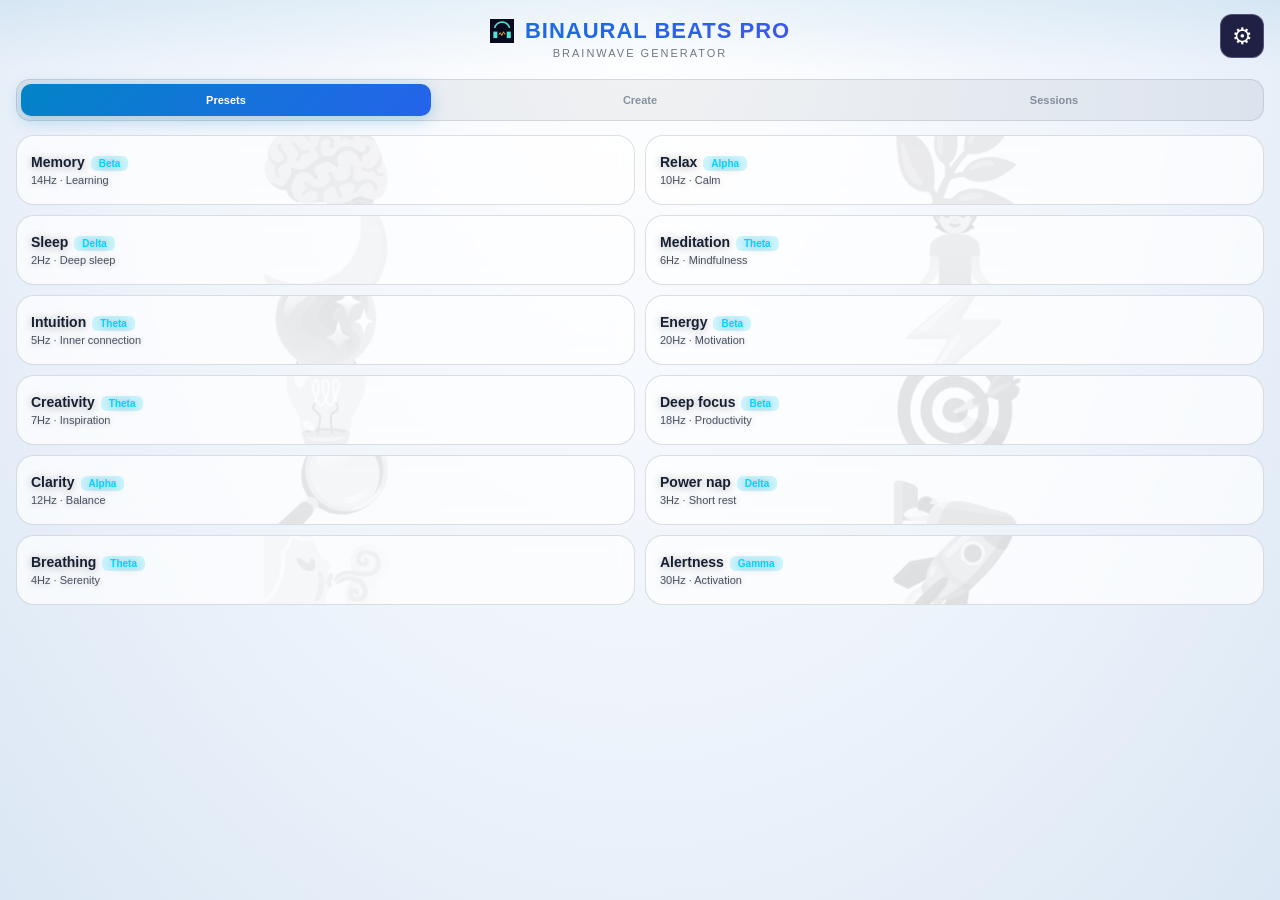
==== app/index.html @ 7d8ad336 "info about frecuencys, fix presets" ====
<!DOCTYPE html>
<html lang="es">
<head>
<meta charset="UTF-8">
<meta name="viewport" content="width=device-width, initial-scale=1, maximum-scale=1, user-scalable=no, viewport-fit=cover">
<meta name="theme-color" content="#0a0a1f">
<meta name="apple-mobile-web-app-capable" content="yes">
<meta name="apple-mobile-web-app-status-bar-style" content="black-translucent">
<title>Binaural Beats Pro</title>
<link rel="manifest" href="./manifest.json">
<link rel="icon" href="./icon-192.png" type="image/png">
<link rel="apple-touch-icon" href="./icon-192.png">
<link rel="stylesheet" href="./styles.css">
</head>
<body>

<header>
  <button class="settings-trigger" id="settingsTrigger" type="button" aria-label="Abrir ajustes">⚙</button>
  <h1><img class="app-title-icon" src="./icon-192.png" alt=""> BINAURAL BEATS PRO</h1>
  <p data-i18n="tagline">Generador de ondas cerebrales</p>
</header>

<main>
  <div class="tabs">
    <div class="tab active" data-view="presets" data-i18n="presetsTab">Presintonías</div>
    <div class="tab" data-view="editor" data-i18n="editorTab">Crear</div>
    <div class="tab" data-view="saved" data-i18n="savedTab">Sesiones</div>
  </div>

  <!-- VISTA PRESETS -->
  <div class="view active" id="view-presets">
    <div class="presets" id="presetGrid"></div>

    <div class="player hidden" id="playerPanel">
      <button class="close-player" id="closePlayerBtn" aria-label="Volver a las presintonías"><span aria-hidden="true">←</span><span data-i18n="closePlayer">Volver</span></button>
      <div class="player-title" data-i18n="player">Reproductor</div>
      <div class="player-mode" id="currentMode" data-i18n="selectPreset">Selecciona un preset</div>

      <div class="slider-group">
        <div class="slider-label"><span data-i18n="baseFrequency">Frecuencia base</span><b><span id="baseVal">200</span> Hz</b></div>
        <input type="range" id="baseFreq" min="100" max="500" value="200" step="1">
      </div>
      <div class="slider-group">
        <div class="slider-label"><span data-i18n="volume">Volumen</span><b><span id="volVal">50</span>%</b></div>
        <input type="range" id="volume" min="0" max="100" value="50">
      </div>

      <button class="play-btn" id="playBtn" data-i18n="start">▶  INICIAR</button>

      <canvas class="visualizer" id="visualizer"></canvas>

      <section class="preset-details" id="presetDetails" aria-live="polite">
        <p class="preset-details-description" id="presetDetailsDescription"></p>
        <p class="preset-details-effects"><b data-i18n="suggestedUse">Uso sugerido</b><span id="presetDetailsEffects"></span></p>
        <p class="preset-details-note" data-i18n="effectsNote">Las respuestas varían entre personas; estas asociaciones no sustituyen atención médica ni garantizan resultados.</p>
      </section>
    </div>
  </div>

  <!-- VISTA EDITOR -->
  <div class="view" id="view-editor">
    <div class="info-box">
      <b data-i18n="howToUse">¿Cómo usar?</b> <span data-i18n="editorHelp">Toca el gráfico para añadir puntos. Arrástralos para definir la frecuencia del batido binaural a lo largo del tiempo. La línea muestra la diferencia entre oídos (Hz).</span>
    </div>

    <div class="canvas-wrap">
      <canvas id="editor"></canvas>
      <div class="canvas-labels">
        <span class="y-axis-label" style="--y:0%">40 Hz</span>
        <span class="y-axis-label" style="--y:12.5%">35 Hz</span>
        <span class="y-axis-label" style="--y:25%">30 Hz</span>
        <span class="y-axis-label" style="--y:37.5%">25 Hz</span>
        <span class="y-axis-label" style="--y:50%">20 Hz</span>
        <span class="y-axis-label" style="--y:62.5%">15 Hz</span>
        <span class="y-axis-label" style="--y:75%">10 Hz</span>
        <span class="y-axis-label" style="--y:87.5%">5 Hz</span>
        <span class="y-axis-label" style="--y:100%">0 Hz</span>
        <span class="xl" data-i18n="time">Tiempo →</span>
      </div>
    </div>

    <div class="editor-tools">
      <button class="tool-btn" id="clearBtn">⌫ <span data-i18n="clear">Limpiar</span></button>
      <button class="tool-btn" id="saveBtn">▣ <span data-i18n="save">Guardar</span></button>
      <button class="tool-btn primary" id="playCustomBtn">▶ <span data-i18n="play">Reproducir</span></button>
    </div>

    <div class="slider-group">
      <div class="slider-label"><span data-i18n="totalDuration">Duración total</span><b><span id="durVal">60</span>s</b></div>
      <input type="range" id="duration" min="10" max="600" value="60" step="5">
    </div>
    <div class="slider-group">
      <div class="slider-label"><span data-i18n="baseFrequency">Frecuencia base</span><b><span id="baseVal2">200</span> Hz</b></div>
      <input type="range" id="baseFreq2" min="100" max="500" value="200" step="1">
    </div>
  </div>

  <!-- VISTA GUARDADOS -->
  <div class="view" id="view-saved">
    <div class="info-box" data-i18n="savedInfo">Tus programas personalizados se guardan localmente en este dispositivo.</div>
    <div class="saved-list" id="savedList"></div>
  </div>

  <!-- VISTA ONDAS CEREBRALES -->
  <div class="view" id="view-brainwaves" hidden>
    <div class="info-box">
      <b data-i18n="brainwavesIntroTitle">¿Qué son las ondas cerebrales?</b>
      <span data-i18n="brainwavesIntro">Son patrones de actividad eléctrica del cerebro que se describen por su frecuencia, medida en hercios (Hz). Las asociaciones siguientes son orientativas y no sustituyen consejo médico.</span>
    </div>
    <div class="brainwave-list">
      <article class="brainwave-card"><h3 data-i18n="deltaTitle">Delta · 0,5–4 Hz</h3><p data-i18n="deltaInfo">Se asocia habitualmente con el sueño profundo y el descanso.</p></article>
      <article class="brainwave-card"><h3 data-i18n="thetaTitle">Theta · 4–8 Hz</h3><p data-i18n="thetaInfo">Se relaciona con relajación profunda, imaginación y meditación.</p></article>
      <article class="brainwave-card"><h3 data-i18n="alphaTitle">Alpha · 8–13 Hz</h3><p data-i18n="alphaInfo">Suele aparecer en estados de calma despierta y relajación.</p></article>
      <article class="brainwave-card"><h3 data-i18n="betaTitle">Beta · 13–30 Hz</h3><p data-i18n="betaInfo">Se vincula normalmente con atención, concentración y actividad mental.</p></article>
      <article class="brainwave-card"><h3 data-i18n="gammaTitle">Gamma · 30–100 Hz</h3><p data-i18n="gammaInfo">Se estudia en relación con procesamiento de información y atención intensa.</p></article>
    </div>
    <div class="info-box">
      <b data-i18n="binauralTitle">¿Cómo funciona esta aplicación?</b>
      <span data-i18n="binauralInfo">La aplicación reproduce dos tonos parecidos: uno en cada oído. La diferencia entre sus frecuencias crea la sensación de un ritmo binaural. Por ejemplo, 200 Hz en un oído y 210 Hz en el otro producen una diferencia de 10 Hz. Se recomienda usar auriculares y mantener un volumen cómodo.</span>
    </div>
  </div>

  <!-- VISTA AJUSTES -->
  <div class="view" id="view-settings">
    <div class="settings-section">
      <h2 data-i18n="languageTitle">Idioma</h2>
      <p data-i18n="languageInfo">Elige el idioma de la aplicación.</p>
      <div class="language-options" aria-label="Idioma">
        <button class="language-option" type="button" data-language="es">Español</button>
        <button class="language-option" type="button" data-language="en">English</button>
      </div>
    </div>
    <div class="settings-section">
      <h2 data-i18n="themeTitle">Tema de la aplicación</h2>
      <p data-i18n="themeInfo">Personaliza la apariencia de Binaural Beats Pro.</p>
      <div class="theme-options">
        <button class="theme-option" type="button" data-theme="dark">
          <strong data-i18n="darkTheme">Oscuro</strong>
          <span data-i18n="darkThemeInfo">Fondo oscuro para sesiones nocturnas.</span>
        </button>
        <button class="theme-option" type="button" data-theme="light">
          <strong data-i18n="lightTheme">Claro</strong>
          <span data-i18n="lightThemeInfo">Interfaz luminosa para el día.</span>
        </button>
        <button class="theme-option" type="button" data-theme="monokai">
          <strong data-i18n="monokaiTheme">Monokai</strong>
          <span data-i18n="monokaiThemeInfo">Contraste cálido para código y foco.</span>
        </button>
        <button class="theme-option" type="button" data-theme="desert">
          <strong data-i18n="desertTheme">Arena</strong>
          <span data-i18n="desertThemeInfo">Paleta suave y cálida para el día.</span>
        </button>
        <button class="theme-option" type="button" data-theme="ocean">
          <strong data-i18n="oceanTheme">Océano</strong>
          <span data-i18n="oceanThemeInfo">Azules profundos y turquesa.</span>
        </button>
        <button class="theme-option" type="button" data-theme="solarized">
          <strong data-i18n="solarizedTheme">Solarizado</strong>
          <span data-i18n="solarizedThemeInfo">Baja fatiga visual y tonos suaves.</span>
        </button>
      </div>
      <div class="settings-note" data-i18n="settingsSaved">Tus preferencias se guardan automáticamente en este dispositivo.</div>
    </div>
    <button class="settings-close" id="settingsCloseBtn" type="button"><span aria-hidden="true">←</span><span data-i18n="closeSettings">Volver a presintonías</span></button>
  </div>
</main>

<div class="toast" id="toast"></div>
<div class="install-banner" id="installBanner">
  ▣ <span data-i18n="installAsApp">Instalar como app</span>
  <button id="installBtn" data-i18n="install">Instalar</button>
</div>

<script src="./app.js"></script>
</body>
</html>
---- app/styles.css ----
﻿*{margin:0;padding:0;box-sizing:border-box;-webkit-tap-highlight-color:transparent;user-select:none}
  :root{--theme-gradient:linear-gradient(135deg,#00d4ff,#a855f7);--theme-gradient-wide:linear-gradient(90deg,#00d4ff,#a855f7,#ec4899);--theme-soft:linear-gradient(135deg,rgba(0,212,255,0.1),rgba(168,85,247,0.1));--theme-accent:#00d4ff;--theme-glow:rgba(0,212,255,0.35)}
  html,body{height:100%;overflow:hidden;font-family:-apple-system,BlinkMacSystemFont,"Segoe UI",Roboto,sans-serif;color:#fff;background:#0a0a1f}
  body{
    background:radial-gradient(ellipse at top,#1a1a3e 0%,#0a0a1f 50%,#000 100%);
    display:flex;flex-direction:column;
    padding-top:env(safe-area-inset-top);
    padding-bottom:env(safe-area-inset-bottom);
  }
  header{
    position:relative;padding:18px 68px 10px;text-align:center;
    background:linear-gradient(180deg,rgba(0,212,255,0.08),transparent);
  }
  header h1{font-size:22px;font-weight:700;letter-spacing:1px;line-height:1.2;
    background:var(--theme-gradient-wide);
    -webkit-background-clip:text;background-clip:text;color:transparent}
  .app-title-icon{display:inline-block;width:24px;height:24px;vertical-align:-5px;margin-right:4px}
  header p{font-size:11px;opacity:0.6;margin-top:3px;letter-spacing:2px;text-transform:uppercase}
  .language-options{display:grid;grid-template-columns:repeat(2,1fr);gap:10px}
  .language-option{min-height:48px;padding:10px 12px;border:1px solid rgba(255,255,255,0.22);border-radius:12px;background:#202044;color:#fff;font-size:14px;cursor:pointer}
  .language-option.active{border-color:#00d4ff;background:rgba(0,212,255,0.16);box-shadow:0 0 0 2px rgba(0,212,255,0.18)}
  .settings-trigger{position:absolute;top:14px;right:16px;width:44px;height:44px;border:1px solid rgba(255,255,255,0.22);border-radius:12px;background:#202044;color:#fff;font-size:23px;line-height:1;cursor:pointer;transition:background .2s,transform .2s}
  .settings-trigger:hover,.settings-trigger:focus-visible{background:rgba(0,212,255,0.25);outline:2px solid #00d4ff;outline-offset:2px}
  .settings-trigger:active{transform:scale(.95)}
  main{flex:1;overflow-y:auto;padding:10px 16px 20px;-webkit-overflow-scrolling:touch}
  .tabs{display:flex;gap:4px;margin-bottom:14px;background:rgba(255,255,255,0.04);padding:4px;border-radius:14px;border:1px solid rgba(255,255,255,0.06)}
  .tab{flex:1;min-width:0;padding:10px 2px;text-align:center;font-size:11px;font-weight:600;border-radius:10px;cursor:pointer;transition:all .25s;opacity:0.6;white-space:nowrap}
  .tab.active{background:var(--theme-gradient);opacity:1;box-shadow:0 4px 16px var(--theme-glow)}
  .view{display:none;animation:fadeIn .3s}
  .view.active{display:block}
  @keyframes fadeIn{from{opacity:0;transform:translateY(8px)}to{opacity:1;transform:none}}
  .presets{display:grid;grid-template-columns:repeat(2,1fr);gap:10px}
  .preset{
    position:relative;padding:18px 14px;border-radius:18px;
    background:rgba(255,255,255,0.04);
    border:1px solid rgba(255,255,255,0.08);
    backdrop-filter:blur(10px);
    cursor:pointer;transition:all .25s;overflow:hidden;
  }
  .preset::before{
    content:"";position:absolute;inset:0;opacity:0;transition:opacity .25s;
    background:var(--theme-gradient);
  }
  .preset:active{transform:scale(0.97)}
  .preset.active::before{opacity:0.18}
  .preset.active{border-color:var(--c1);box-shadow:0 0 24px var(--glow)}
  .preset .icon{position:absolute;inset:0;display:flex;align-items:center;justify-content:center;font-size:clamp(72px,18vw,112px);line-height:1;opacity:0.15;filter:grayscale(1);pointer-events:none;z-index:0}
  .preset .name{font-size:14px;font-weight:700;position:relative;z-index:1;text-shadow:0 1px 8px rgba(0,0,0,0.35)}
  .preset .hz{font-size:11px;opacity:0.78;margin-top:3px;position:relative;z-index:1;text-shadow:0 1px 6px rgba(0,0,0,0.35)}
  .player{
    position:relative;margin-top:16px;padding:18px;border-radius:22px;
    background:var(--theme-soft);
    border:1px solid rgba(255,255,255,0.08);
    backdrop-filter:blur(20px);
  }
  .player.hidden{display:none}
  .close-player{position:absolute;top:12px;right:12px;z-index:1;display:inline-flex;align-items:center;gap:6px;min-width:44px;min-height:44px;padding:9px 13px;border:1px solid rgba(255,255,255,0.22);border-radius:12px;background:rgba(255,255,255,0.1);color:#fff;font-size:13px;font-weight:700;line-height:1;cursor:pointer;transition:background .2s,transform .2s}
  .close-player:hover,.close-player:focus-visible{background:rgba(0,212,255,0.25);outline:2px solid #00d4ff;outline-offset:2px}
  .close-player:active{transform:scale(0.96)}
  .player-title{padding-right:130px;font-size:13px;opacity:0.7;margin-bottom:10px;text-transform:uppercase;letter-spacing:1.5px}
  @media (max-width:480px){
    .close-player{position:relative;top:auto;right:auto;display:flex;width:max-content;align-self:flex-end;margin:0 0 10px auto}
    .player-title{padding-right:0}
  }
  .player-mode{font-size:20px;font-weight:700;margin-bottom:14px}
  .preset-details{margin:22px 0 0;padding:13px 14px;border-left:3px solid var(--theme-accent);border-radius:0 12px 12px 0;background:rgba(255,255,255,0.06)}
  .preset-details p{margin:0}
  .preset-details-description{font-size:12px;line-height:1.5;opacity:.86}
  .preset-details-effects{display:flex;gap:6px;margin-top:8px !important;font-size:12px;line-height:1.45}
  .preset-details-effects b{color:var(--theme-accent);white-space:nowrap}
  .preset-details-effects span{opacity:.76}
  .preset-details-note{margin-top:8px !important;font-size:10px;line-height:1.45;opacity:.6}
  .slider-group{margin-bottom:14px}
  .slider-label{display:flex;justify-content:space-between;font-size:12px;opacity:0.75;margin-bottom:6px}
  .slider-label b{color:#00d4ff;font-weight:600}
  input[type=range]{width:100%;-webkit-appearance:none;height:6px;border-radius:3px;background:rgba(255,255,255,0.1);outline:none}
  input[type=range]::-webkit-slider-thumb{-webkit-appearance:none;width:22px;height:22px;border-radius:50%;background:var(--theme-gradient);cursor:pointer;box-shadow:0 2px 10px var(--theme-glow)}
  input[type=range]::-moz-range-thumb{width:22px;height:22px;border-radius:50%;background:var(--theme-gradient);cursor:pointer;border:none}
  .play-btn{
    width:100%;padding:16px;margin-top:8px;border:none;border-radius:16px;
    background:var(--theme-gradient);
    color:#fff;font-size:16px;font-weight:700;letter-spacing:1px;
    cursor:pointer;transition:all .2s;
    box-shadow:0 6px 20px rgba(0,212,255,0.35);
  }
  .play-btn:active{transform:scale(0.98)}
  .play-btn.playing{background:var(--theme-gradient-wide)}
  .visualizer{display:block;width:100%;height:60px;margin-top:14px;border-radius:12px;background:rgba(0,0,0,0.3);overflow:hidden}
  /* Editor */
  .editor-tools{display:flex;gap:8px;margin-bottom:10px;flex-wrap:wrap}
  .tool-btn{flex:1;min-width:80px;padding:10px;border-radius:12px;border:1px solid rgba(255,255,255,0.1);background:rgba(255,255,255,0.04);color:#fff;font-size:12px;font-weight:600;cursor:pointer}
  .tool-btn:active{background:rgba(0,212,255,0.2)}
  .tool-btn.primary{background:var(--theme-gradient);border:none}
  .canvas-wrap{position:relative;border-radius:16px;overflow:hidden;background:rgba(0,0,0,0.4);border:1px solid rgba(255,255,255,0.08);margin-bottom:12px}
  canvas#editor{display:block;width:100%;height:260px;touch-action:none}
  .canvas-labels{position:absolute;inset:0;pointer-events:none;font-size:10px;opacity:0.5}
  .canvas-labels span{position:absolute}
  .y-axis-label{left:5px;top:var(--y);transform:translateY(-50%)}
  .y-axis-label[style*="--y:0%"]{transform:none}
  .y-axis-label[style*="--y:100%"]{transform:translateY(-100%)}
  .xl{bottom:4px;left:50%;transform:translateX(-50%)}
  .info-box{padding:12px;border-radius:12px;background:rgba(0,212,255,0.08);border:1px solid rgba(0,212,255,0.2);font-size:12px;line-height:1.5;margin-bottom:12px}
  .info-box b{color:#00d4ff}
  .brainwave-list{display:grid;gap:8px}
  .brainwave-card{padding:14px;border-radius:12px;background:rgba(255,255,255,0.04);border:1px solid rgba(255,255,255,0.08)}
  .brainwave-card h3{font-size:14px;margin-bottom:4px}
  .brainwave-card p{font-size:12px;line-height:1.45;opacity:0.75}
  .settings-section{padding:14px 0;border-bottom:1px solid rgba(255,255,255,0.1)}
  .settings-close{display:inline-flex;align-items:center;gap:7px;min-height:44px;margin:0 0 8px;padding:9px 13px;border:1px solid rgba(255,255,255,0.22);border-radius:12px;background:rgba(255,255,255,0.1);color:#fff;font-size:13px;font-weight:700;line-height:1;cursor:pointer;transition:background .2s,transform .2s}
  .settings-close:hover,.settings-close:focus-visible{background:rgba(0,212,255,0.25);outline:2px solid #00d4ff;outline-offset:2px}
  .settings-close:active{transform:scale(.96)}
  .settings-section:last-child{border-bottom:0}
  .settings-section h2{font-size:16px;margin-bottom:10px}
  .settings-section p{font-size:12px;line-height:1.45;opacity:0.7;margin-bottom:10px}
  .theme-options{display:grid;grid-template-columns:repeat(2,1fr);gap:10px}
  .theme-option{min-height:88px;padding:12px;border:1px solid rgba(255,255,255,0.22);border-radius:12px;background:#202044;color:#fff;text-align:left;cursor:pointer}
  .theme-option strong,.theme-option span{display:block}
  .theme-option strong{font-size:14px;margin-bottom:5px}
  .theme-option span{font-size:11px;opacity:0.7}
  .theme-option.active{border-color:#00d4ff;background:rgba(0,212,255,0.16);box-shadow:0 0 0 2px rgba(0,212,255,0.18)}
  .settings-note{margin-top:12px;padding:10px;border-radius:10px;background:rgba(0,212,255,0.08);font-size:11px;line-height:1.4}
  .saved-list{display:flex;flex-direction:column;gap:8px;margin-top:10px}
  .saved-item{display:flex;align-items:center;justify-content:space-between;padding:12px 14px;border-radius:12px;background:rgba(255,255,255,0.04);border:1px solid rgba(255,255,255,0.08)}
  .saved-item .name{font-size:13px;font-weight:600}
  .saved-item .meta{font-size:10px;opacity:0.6;margin-top:2px}
  .saved-item button{padding:6px 10px;border-radius:8px;border:none;background:rgba(255,255,255,0.1);color:#fff;font-size:11px;cursor:pointer;margin-left:4px}
  .saved-item button.del{background:rgba(239,68,68,0.2);color:#fca5a5}
  .empty{text-align:center;padding:30px 20px;opacity:0.5;font-size:13px}
  .toast{position:fixed;bottom:30px;left:50%;transform:translateX(-50%) translateY(100px);background:rgba(0,0,0,0.9);color:#fff;padding:12px 20px;border-radius:24px;font-size:13px;border:1px solid rgba(0,212,255,0.3);transition:transform .3s;z-index:1000;backdrop-filter:blur(10px)}
  .toast.show{transform:translateX(-50%) translateY(0)}
  .install-banner{position:fixed;bottom:20px;left:16px;right:16px;padding:14px;border-radius:16px;background:linear-gradient(135deg,rgba(0,212,255,0.2),rgba(168,85,247,0.2));border:1px solid rgba(0,212,255,0.3);backdrop-filter:blur(20px);display:none;z-index:50;font-size:13px}
  .install-banner button{margin-left:8px;padding:6px 12px;border-radius:8px;border:none;background:#fff;color:#0a0a1f;font-weight:700;font-size:12px;cursor:pointer}
  .wave-badge{display:inline-block;padding:2px 8px;border-radius:6px;font-size:10px;font-weight:700;margin-left:6px;background:rgba(0,212,255,0.2);color:#00d4ff}
  body.light{--theme-gradient:linear-gradient(135deg,#0284c7,#2563eb);--theme-gradient-wide:linear-gradient(90deg,#0284c7,#2563eb,#7c3aed);--theme-soft:linear-gradient(135deg,rgba(2,132,199,0.12),rgba(124,58,237,0.1));--theme-accent:#0284c7;--theme-glow:rgba(2,132,199,0.28);color:#172033;background:radial-gradient(ellipse at top,#ffffff 0%,#edf3fb 58%,#dbe7f4 100%)}
  body.light header{background:linear-gradient(180deg,rgba(0,120,180,0.08),transparent)}
  body.light .tabs{background:rgba(23,32,51,0.06);border-color:rgba(23,32,51,0.12)}
  body.light .tab{color:#43516a}
  body.light .tab.active{color:#fff}
  body.light .preset,.light .brainwave-card,.light .saved-item,.light .tool-btn{background:rgba(255,255,255,0.7);border-color:rgba(23,32,51,0.14)}
  body.light .player{background:linear-gradient(135deg,rgba(0,180,220,0.12),rgba(120,80,220,0.12));border-color:rgba(23,32,51,0.14)}
  body.light .slider-label,.light .player-title,.light .brainwave-card p{color:#43516a}
  body.light .tool-btn{color:#172033}
  body.light .canvas-wrap{background:rgba(255,255,255,0.75);border-color:rgba(23,32,51,0.14)}
  body.light input[type=range]{background:rgba(23,32,51,0.16)}
  body.light .info-box{background:rgba(0,150,200,0.1);border-color:rgba(0,130,180,0.3)}
  body.light .empty{color:#43516a}
  body.light .theme-option,body.light .language-option{background:rgba(255,255,255,0.7);border-color:rgba(23,32,51,0.14);color:#172033}
  body.theme-monokai{--theme-gradient:linear-gradient(135deg,#a6e22e,#66d9ef);--theme-gradient-wide:linear-gradient(90deg,#a6e22e,#66d9ef,#ae81ff);--theme-soft:linear-gradient(135deg,rgba(166,226,46,0.14),rgba(102,217,239,0.12));--theme-accent:#a6e22e;--theme-glow:rgba(166,226,46,0.35);color:#f8f8f2;background:#272822}
  body.theme-monokai header{background:linear-gradient(180deg,rgba(166,226,46,0.12),transparent)}
  body.theme-monokai .preset,body.theme-monokai .brainwave-card,body.theme-monokai .saved-item,body.theme-monokai .tool-btn{background:rgba(39,40,34,0.82);border-color:rgba(248,248,242,0.18);color:#f8f8f2}
  body.theme-monokai .tabs{background:rgba(248,248,242,0.08);border-color:rgba(248,248,242,0.18)}
  body.theme-monokai .player{background:rgba(61,61,50,0.9);border-color:rgba(248,248,242,0.2)}
  body.theme-monokai .slider-label,body.theme-monokai .player-title,body.theme-monokai .brainwave-card p{color:#d6d6c8}
  body.theme-monokai .settings-trigger,body.theme-monokai .theme-option,body.theme-monokai .language-option{background:#3e3d32;color:#f8f8f2}
  body.theme-monokai .theme-option.active{border-color:#a6e22e;background:rgba(166,226,46,0.18)}
  body.theme-desert{--theme-gradient:linear-gradient(135deg,#b86b35,#d9a441);--theme-gradient-wide:linear-gradient(90deg,#b86b35,#d9a441,#8f5b34);--theme-soft:linear-gradient(135deg,rgba(184,107,53,0.14),rgba(217,164,65,0.16));--theme-accent:#9a5d2e;--theme-glow:rgba(184,107,53,0.3);color:#3f2f23;background:linear-gradient(160deg,#f7eddc,#e5cda8)}
  body.theme-desert header{background:linear-gradient(180deg,rgba(160,93,44,0.12),transparent)}
  body.theme-desert .tabs{background:rgba(255,250,240,0.5);border-color:rgba(63,47,35,0.18)}
  body.theme-desert .tab{color:#664c38}
  body.theme-desert .tab.active{color:#fff}
  body.theme-desert .preset,body.theme-desert .brainwave-card,body.theme-desert .saved-item,body.theme-desert .tool-btn{background:rgba(255,250,240,0.72);border-color:rgba(63,47,35,0.2);color:#3f2f23}
  body.theme-desert .player{background:rgba(250,235,210,0.82);border-color:rgba(63,47,35,0.2)}
  body.theme-desert .slider-label,body.theme-desert .player-title,body.theme-desert .brainwave-card p{color:#664c38}
  body.theme-desert .settings-trigger,body.theme-desert .theme-option,body.theme-desert .language-option{background:#fff8eb;color:#3f2f23}
  body.theme-desert .theme-option.active{border-color:#b86b35;background:rgba(184,107,53,0.16)}
  body.theme-ocean{--theme-gradient:linear-gradient(135deg,#2dd4bf,#0284c7);--theme-gradient-wide:linear-gradient(90deg,#2dd4bf,#0284c7,#2563eb);--theme-soft:linear-gradient(135deg,rgba(45,212,191,0.14),rgba(2,132,199,0.16));--theme-accent:#5eead4;--theme-glow:rgba(45,212,191,0.32);color:#e5f7ff;background:linear-gradient(160deg,#082f49,#0f766e)}
  body.theme-ocean header{background:linear-gradient(180deg,rgba(45,212,191,0.16),transparent)}
  body.theme-ocean .tabs{background:rgba(229,247,255,0.08);border-color:rgba(229,247,255,0.2)}
  body.theme-ocean .preset,body.theme-ocean .brainwave-card,body.theme-ocean .saved-item,body.theme-ocean .tool-btn{background:rgba(8,47,73,0.72);border-color:rgba(229,247,255,0.2);color:#e5f7ff}
  body.theme-ocean .player{background:rgba(15,118,110,0.72);border-color:rgba(229,247,255,0.2)}
  body.theme-ocean .slider-label,body.theme-ocean .player-title,body.theme-ocean .brainwave-card p{color:#b9e8ef}
  body.theme-ocean .settings-trigger,body.theme-ocean .theme-option,body.theme-ocean .language-option{background:#0b486b;color:#e5f7ff}
  body.theme-ocean .theme-option.active{border-color:#5eead4;background:rgba(45,212,191,0.18)}
  body.theme-solarized{--theme-gradient:linear-gradient(135deg,#268bd2,#2aa198);--theme-gradient-wide:linear-gradient(90deg,#268bd2,#2aa198,#859900);--theme-soft:linear-gradient(135deg,rgba(38,139,210,0.12),rgba(42,161,152,0.14));--theme-accent:#268bd2;--theme-glow:rgba(38,139,210,0.28);color:#586e75;background:#fdf6e3}
  body.theme-solarized header{background:linear-gradient(180deg,rgba(38,139,210,0.1),transparent)}
  body.theme-solarized .tabs{background:rgba(88,110,117,0.08);border-color:rgba(88,110,117,0.2)}
  body.theme-solarized .tab{color:#657b83}
  body.theme-solarized .tab.active{color:#fff}
  body.theme-solarized .preset,body.theme-solarized .brainwave-card,body.theme-solarized .saved-item,body.theme-solarized .tool-btn{background:rgba(255,255,255,0.5);border-color:rgba(88,110,117,0.2);color:#586e75}
  body.theme-solarized .player{background:rgba(238,232,213,0.8);border-color:rgba(88,110,117,0.2)}
  body.theme-solarized .slider-label,body.theme-solarized .player-title,body.theme-solarized .brainwave-card p{color:#657b83}
  body.theme-solarized .settings-trigger,body.theme-solarized .theme-option,body.theme-solarized .language-option{background:#eee8d5;color:#586e75}
  body.theme-solarized .theme-option.active{border-color:#268bd2;background:rgba(38,139,210,0.14)}
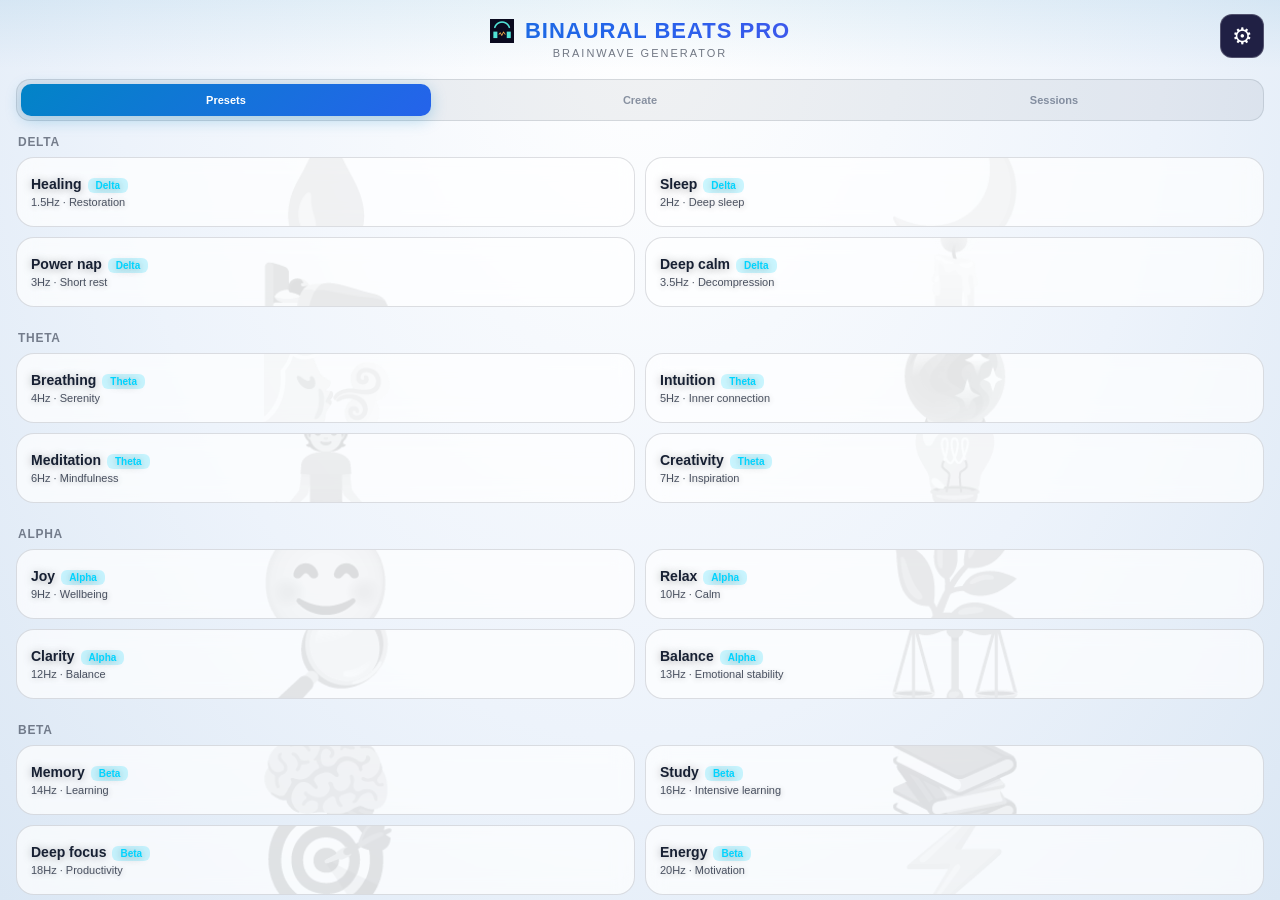
==== commit 6f8aa2ec: "mejora en la visualizacion de audio y ajustes de frecuencia y volumen" ====
--- a/app/index.html
+++ b/app/index.html
@@ -38,11 +38,11 @@
 
       <div class="slider-group">
         <div class="slider-label"><span data-i18n="baseFrequency">Frecuencia base</span><b><span id="baseVal">200</span> Hz</b></div>
-        <input type="range" id="baseFreq" min="100" max="500" value="200" step="1">
+        <input type="range" id="baseFreq" min="100" max="300" value="200" step="1">
       </div>
       <div class="slider-group">
-        <div class="slider-label"><span data-i18n="volume">Volumen</span><b><span id="volVal">50</span>%</b></div>
-        <input type="range" id="volume" min="0" max="100" value="50">
+        <div class="slider-label"><span data-i18n="volume">Volumen</span><b><span id="volVal">20</span>%</b></div>
+        <input type="range" id="volume" min="0" max="100" value="20">
       </div>
 
       <button class="play-btn" id="playBtn" data-i18n="start">▶  INICIAR</button>
@@ -91,7 +91,7 @@
     </div>
     <div class="slider-group">
       <div class="slider-label"><span data-i18n="baseFrequency">Frecuencia base</span><b><span id="baseVal2">200</span> Hz</b></div>
-      <input type="range" id="baseFreq2" min="100" max="500" value="200" step="1">
+      <input type="range" id="baseFreq2" min="100" max="300" value="200" step="1">
     </div>
   </div>
 
@@ -161,6 +161,16 @@
       </div>
       <div class="settings-note" data-i18n="settingsSaved">Tus preferencias se guardan automáticamente en este dispositivo.</div>
     </div>
+    <div class="settings-section">
+      <h2 data-i18n="eightDTitle">Audio 8D</h2>
+      <p data-i18n="eightDInfo">Rota el sonido entre los auriculares con un período proporcional a la frecuencia elegida.</p>
+      <div class="theme-options toggle-options">
+        <button class="theme-option" id="eightDToggle" type="button">
+          <strong data-i18n="eightDToggleLabel">Activar audio 8D</strong>
+          <span data-i18n="eightDToggleInfo">Opcional. Si está desactivado, el comportamiento es el habitual (sin rotación).</span>
+        </button>
+      </div>
+    </div>
     <button class="settings-close" id="settingsCloseBtn" type="button"><span aria-hidden="true">←</span><span data-i18n="closeSettings">Volver a presintonías</span></button>
   </div>
 </main>
--- a/app/styles.css
+++ b/app/styles.css
@@ -30,6 +30,8 @@
   .view.active{display:block}
   @keyframes fadeIn{from{opacity:0;transform:translateY(8px)}to{opacity:1;transform:none}}
   .presets{display:grid;grid-template-columns:repeat(2,1fr);gap:10px}
+  .preset-group-title{grid-column:1/-1;font-size:12px;font-weight:700;letter-spacing:.06em;text-transform:uppercase;opacity:.55;margin:14px 0 -2px;padding-left:2px}
+  .preset-group-title:first-child{margin-top:0}
   .preset{
     position:relative;padding:18px 14px;border-radius:18px;
     background:rgba(255,255,255,0.04);
@@ -85,7 +87,7 @@
   }
   .play-btn:active{transform:scale(0.98)}
   .play-btn.playing{background:var(--theme-gradient-wide)}
-  .visualizer{display:block;width:100%;height:60px;margin-top:14px;border-radius:12px;background:rgba(0,0,0,0.3);overflow:hidden}
+  .visualizer{display:block;width:100%;height:clamp(120px,22vh,240px);margin-top:14px;border-radius:12px;background:rgba(0,0,0,0.3);overflow:hidden}
   /* Editor */
   .editor-tools{display:flex;gap:8px;margin-bottom:10px;flex-wrap:wrap}
   .tool-btn{flex:1;min-width:80px;padding:10px;border-radius:12px;border:1px solid rgba(255,255,255,0.1);background:rgba(255,255,255,0.04);color:#fff;font-size:12px;font-weight:600;cursor:pointer}
@@ -118,6 +120,7 @@
   .theme-option strong{font-size:14px;margin-bottom:5px}
   .theme-option span{font-size:11px;opacity:0.7}
   .theme-option.active{border-color:#00d4ff;background:rgba(0,212,255,0.16);box-shadow:0 0 0 2px rgba(0,212,255,0.18)}
+  .toggle-options{grid-template-columns:1fr}
   .settings-note{margin-top:12px;padding:10px;border-radius:10px;background:rgba(0,212,255,0.08);font-size:11px;line-height:1.4}
   .saved-list{display:flex;flex-direction:column;gap:8px;margin-top:10px}
   .saved-item{display:flex;align-items:center;justify-content:space-between;padding:12px 14px;border-radius:12px;background:rgba(255,255,255,0.04);border:1px solid rgba(255,255,255,0.08)}
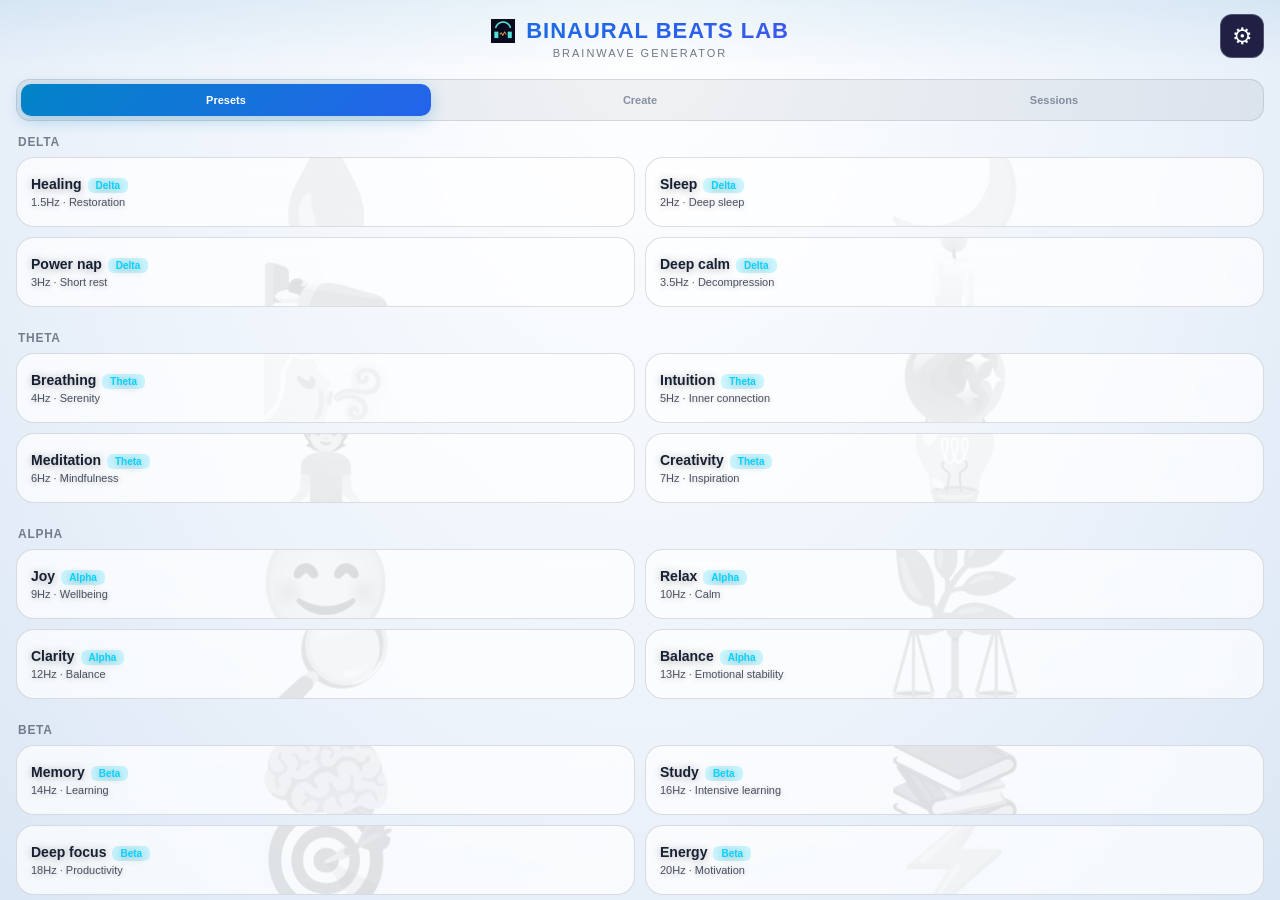
==== commit e77a213a: "cambio de nombre a labs" ====
--- a/app/index.html
+++ b/app/index.html
@@ -6,7 +6,7 @@
 <meta name="theme-color" content="#0a0a1f">
 <meta name="apple-mobile-web-app-capable" content="yes">
 <meta name="apple-mobile-web-app-status-bar-style" content="black-translucent">
-<title>Binaural Beats Pro</title>
+<title>Binaural Beats Lab</title>
 <link rel="manifest" href="./manifest.json">
 <link rel="icon" href="./icon-192.png" type="image/png">
 <link rel="apple-touch-icon" href="./icon-192.png">
@@ -16,7 +16,7 @@
 
 <header>
   <button class="settings-trigger" id="settingsTrigger" type="button" aria-label="Abrir ajustes">⚙</button>
-  <h1><img class="app-title-icon" src="./icon-192.png" alt=""> BINAURAL BEATS PRO</h1>
+  <h1><img class="app-title-icon" src="./icon-192.png" alt=""> BINAURAL BEATS LAB</h1>
   <p data-i18n="tagline">Generador de ondas cerebrales</p>
 </header>
 
@@ -26,6 +26,14 @@
     <div class="tab" data-view="editor" data-i18n="editorTab">Crear</div>
     <div class="tab" data-view="saved" data-i18n="savedTab">Sesiones</div>
   </div>
+
+  <section class="global-playback" id="globalPlayback" aria-live="polite" hidden>
+    <div class="global-playback-heading">
+      <strong data-i18n="playing">▶ Reproduciendo</strong>
+      <button class="global-stop-btn" id="globalStopBtn" type="button" data-i18n="stop">■ DETENER</button>
+    </div>
+    <canvas class="visualizer" id="visualizer"></canvas>
+  </section>
 
   <!-- VISTA PRESETS -->
   <div class="view active" id="view-presets">
@@ -47,8 +55,6 @@
 
       <button class="play-btn" id="playBtn" data-i18n="start">▶  INICIAR</button>
 
-      <canvas class="visualizer" id="visualizer"></canvas>
-
       <section class="preset-details" id="presetDetails" aria-live="polite">
         <p class="preset-details-description" id="presetDetailsDescription"></p>
         <p class="preset-details-effects"><b data-i18n="suggestedUse">Uso sugerido</b><span id="presetDetailsEffects"></span></p>
@@ -60,35 +66,23 @@
   <!-- VISTA EDITOR -->
   <div class="view" id="view-editor">
     <div class="info-box">
-      <b data-i18n="howToUse">¿Cómo usar?</b> <span data-i18n="editorHelp">Toca el gráfico para añadir puntos. Arrástralos para definir la frecuencia del batido binaural a lo largo del tiempo. La línea muestra la diferencia entre oídos (Hz).</span>
+      <b data-i18n="howToUse">¿Cómo usar?</b> <span data-i18n="editorHelp">Añade tramos con una frecuencia y duración. La suma de los tramos forma la sintonía completa.</span>
     </div>
 
-    <div class="canvas-wrap">
-      <canvas id="editor"></canvas>
-      <div class="canvas-labels">
-        <span class="y-axis-label" style="--y:0%">40 Hz</span>
-        <span class="y-axis-label" style="--y:12.5%">35 Hz</span>
-        <span class="y-axis-label" style="--y:25%">30 Hz</span>
-        <span class="y-axis-label" style="--y:37.5%">25 Hz</span>
-        <span class="y-axis-label" style="--y:50%">20 Hz</span>
-        <span class="y-axis-label" style="--y:62.5%">15 Hz</span>
-        <span class="y-axis-label" style="--y:75%">10 Hz</span>
-        <span class="y-axis-label" style="--y:87.5%">5 Hz</span>
-        <span class="y-axis-label" style="--y:100%">0 Hz</span>
-        <span class="xl" data-i18n="time">Tiempo →</span>
-      </div>
+    <div class="segment-summary">
+      <span><b id="segmentCount">0</b> <span data-i18n="segments">tramos</span></span>
+      <span><span data-i18n="totalDuration">Duración total</span>: <b id="durVal">0:00</b></span>
     </div>
+    <div class="segment-list" id="segmentList"></div>
+    <button class="add-segment-btn" id="addSegmentBtn" type="button">＋ <span data-i18n="addSegment">Añadir tramo</span></button>
 
     <div class="editor-tools">
+      <button class="tool-btn" id="importClipboardBtn" type="button">⇩ <span data-i18n="importClipboard">Importar del portapapeles</span></button>
       <button class="tool-btn" id="clearBtn">⌫ <span data-i18n="clear">Limpiar</span></button>
       <button class="tool-btn" id="saveBtn">▣ <span data-i18n="save">Guardar</span></button>
       <button class="tool-btn primary" id="playCustomBtn">▶ <span data-i18n="play">Reproducir</span></button>
     </div>
 
-    <div class="slider-group">
-      <div class="slider-label"><span data-i18n="totalDuration">Duración total</span><b><span id="durVal">60</span>s</b></div>
-      <input type="range" id="duration" min="10" max="600" value="60" step="5">
-    </div>
     <div class="slider-group">
       <div class="slider-label"><span data-i18n="baseFrequency">Frecuencia base</span><b><span id="baseVal2">200</span> Hz</b></div>
       <input type="range" id="baseFreq2" min="100" max="300" value="200" step="1">
@@ -132,7 +126,7 @@
     </div>
     <div class="settings-section">
       <h2 data-i18n="themeTitle">Tema de la aplicación</h2>
-      <p data-i18n="themeInfo">Personaliza la apariencia de Binaural Beats Pro.</p>
+      <p data-i18n="themeInfo">Personaliza la apariencia de Binaural Beats Lab.</p>
       <div class="theme-options">
         <button class="theme-option" type="button" data-theme="dark">
           <strong data-i18n="darkTheme">Oscuro</strong>
--- a/app/styles.css
+++ b/app/styles.css
@@ -1,5 +1,5 @@
 ﻿*{margin:0;padding:0;box-sizing:border-box;-webkit-tap-highlight-color:transparent;user-select:none}
-  :root{--theme-gradient:linear-gradient(135deg,#00d4ff,#a855f7);--theme-gradient-wide:linear-gradient(90deg,#00d4ff,#a855f7,#ec4899);--theme-soft:linear-gradient(135deg,rgba(0,212,255,0.1),rgba(168,85,247,0.1));--theme-accent:#00d4ff;--theme-glow:rgba(0,212,255,0.35)}
+  :root{--theme-gradient:linear-gradient(135deg,#00d4ff,#a855f7);--theme-gradient-wide:linear-gradient(90deg,#00d4ff,#a855f7,#ec4899);--theme-soft:linear-gradient(135deg,rgba(0,212,255,0.1),rgba(168,85,247,0.1));--theme-accent:#00d4ff;--theme-glow:rgba(0,212,255,0.35);--viz-left:#00d4ff;--viz-right:#a855f7}
   html,body{height:100%;overflow:hidden;font-family:-apple-system,BlinkMacSystemFont,"Segoe UI",Roboto,sans-serif;color:#fff;background:#0a0a1f}
   body{
     background:radial-gradient(ellipse at top,#1a1a3e 0%,#0a0a1f 50%,#000 100%);
@@ -87,20 +87,33 @@
   }
   .play-btn:active{transform:scale(0.98)}
   .play-btn.playing{background:var(--theme-gradient-wide)}
+  .global-playback{margin:0 0 12px;padding:12px;border:1px solid rgba(0,212,255,.25);border-radius:14px;background:rgba(0,212,255,.06)}
+  .global-playback[hidden]{display:none}
+  .global-playback-heading{display:flex;align-items:center;justify-content:space-between;gap:10px;font-size:13px}
+  .global-playback-heading strong{color:#8eeaff}
+  .global-stop-btn{min-height:42px;padding:8px 14px;border:0;border-radius:10px;background:var(--theme-gradient);color:#fff;font-weight:700;cursor:pointer}
   .visualizer{display:block;width:100%;height:clamp(120px,22vh,240px);margin-top:14px;border-radius:12px;background:rgba(0,0,0,0.3);overflow:hidden}
   /* Editor */
   .editor-tools{display:flex;gap:8px;margin-bottom:10px;flex-wrap:wrap}
   .tool-btn{flex:1;min-width:80px;padding:10px;border-radius:12px;border:1px solid rgba(255,255,255,0.1);background:rgba(255,255,255,0.04);color:#fff;font-size:12px;font-weight:600;cursor:pointer}
   .tool-btn:active{background:rgba(0,212,255,0.2)}
   .tool-btn.primary{background:var(--theme-gradient);border:none}
-  .canvas-wrap{position:relative;border-radius:16px;overflow:hidden;background:rgba(0,0,0,0.4);border:1px solid rgba(255,255,255,0.08);margin-bottom:12px}
-  canvas#editor{display:block;width:100%;height:260px;touch-action:none}
-  .canvas-labels{position:absolute;inset:0;pointer-events:none;font-size:10px;opacity:0.5}
-  .canvas-labels span{position:absolute}
-  .y-axis-label{left:5px;top:var(--y);transform:translateY(-50%)}
-  .y-axis-label[style*="--y:0%"]{transform:none}
-  .y-axis-label[style*="--y:100%"]{transform:translateY(-100%)}
-  .xl{bottom:4px;left:50%;transform:translateX(-50%)}
+  .segment-summary{display:flex;justify-content:space-between;gap:12px;margin-bottom:10px;padding:12px 14px;border-radius:12px;background:rgba(255,255,255,0.05);font-size:13px}
+  .segment-summary b{color:#00d4ff}
+  .segment-list{display:grid;gap:10px;margin-bottom:10px}
+  .empty-segments{padding:28px 16px;border:1px dashed rgba(255,255,255,0.2);border-radius:14px;text-align:center;font-size:13px;opacity:.65}
+  .segment-card{padding:12px;border:1px solid rgba(255,255,255,0.12);border-radius:14px;background:rgba(255,255,255,0.045)}
+  .segment-card-heading{display:flex;justify-content:space-between;gap:8px;margin-bottom:10px;font-size:13px}
+  .segment-card-heading span{opacity:.65}
+  .segment-values{display:grid;grid-template-columns:1fr 1fr;gap:10px}
+  .segment-values label{display:grid;gap:5px;font-size:11px;opacity:.8}
+  .segment-input{box-sizing:border-box;width:100%;min-height:44px;padding:8px 10px;border:1px solid rgba(255,255,255,.16);border-radius:10px;background:rgba(0,0,0,.2);color:inherit;font:inherit;font-size:16px}
+  .segment-actions{display:flex;gap:6px;margin-top:10px}
+  .segment-actions button{min-height:40px;padding:8px 10px;border:1px solid rgba(255,255,255,.12);border-radius:9px;background:rgba(255,255,255,.06);color:inherit;font-size:11px;cursor:pointer}
+  .segment-actions button:first-child,.segment-actions button:nth-child(2){width:40px;font-size:18px}
+  .segment-actions button:disabled{opacity:.3;cursor:default}
+  .segment-actions .danger{color:#ff9b9b}
+  .add-segment-btn{width:100%;min-height:46px;margin-bottom:10px;border:1px dashed rgba(0,212,255,.5);border-radius:12px;background:rgba(0,212,255,.08);color:#8eeaff;font-size:14px;font-weight:700;cursor:pointer}
   .info-box{padding:12px;border-radius:12px;background:rgba(0,212,255,0.08);border:1px solid rgba(0,212,255,0.2);font-size:12px;line-height:1.5;margin-bottom:12px}
   .info-box b{color:#00d4ff}
   .brainwave-list{display:grid;gap:8px}
@@ -124,17 +137,38 @@
   .settings-note{margin-top:12px;padding:10px;border-radius:10px;background:rgba(0,212,255,0.08);font-size:11px;line-height:1.4}
   .saved-list{display:flex;flex-direction:column;gap:8px;margin-top:10px}
   .saved-item{display:flex;align-items:center;justify-content:space-between;padding:12px 14px;border-radius:12px;background:rgba(255,255,255,0.04);border:1px solid rgba(255,255,255,0.08)}
+  .saved-item{position:relative;display:grid;grid-template-columns:minmax(0,1fr) auto;gap:10px;align-items:center}
+  .saved-item.share-open{z-index:2}
   .saved-item .name{font-size:13px;font-weight:600}
   .saved-item .meta{font-size:10px;opacity:0.6;margin-top:2px}
-  .saved-item button{padding:6px 10px;border-radius:8px;border:none;background:rgba(255,255,255,0.1);color:#fff;font-size:11px;cursor:pointer;margin-left:4px}
+  .saved-actions{display:flex;gap:4px;flex-wrap:wrap;justify-content:flex-end}
+  .share-control{position:relative;display:flex;align-items:center}
+  .saved-item button{padding:7px 9px;border-radius:8px;border:none;background:rgba(255,255,255,0.1);color:#fff;font-size:11px;cursor:pointer}
+  .saved-item .saved-actions button.action-icon-button{display:grid;place-items:center;width:34px;height:34px;padding:0;background:rgba(255,255,255,.1);color:inherit}
+  .saved-item .saved-actions button.action-play{display:grid;place-items:center;width:68px;height:34px;padding:0;border:1px solid color-mix(in srgb,var(--theme-accent) 70%,transparent);border-radius:9px;background:var(--theme-accent);color:#fff;font-size:17px;line-height:1;box-shadow:0 2px 10px var(--theme-glow)}
+  .saved-item .saved-actions button.action-play:hover,.saved-item .saved-actions button.action-play:focus-visible{filter:brightness(1.08);outline:2px solid var(--theme-accent);outline-offset:2px}
+  .action-icon{display:block;width:17px;height:17px;fill:none;stroke:currentColor;stroke-width:1.8;stroke-linecap:round;stroke-linejoin:round}
   .saved-item button.del{background:rgba(239,68,68,0.2);color:#fca5a5}
-  .empty{text-align:center;padding:30px 20px;opacity:0.5;font-size:13px}
+  .share-options{position:absolute;z-index:3;top:calc(100% + 6px);right:0;display:flex;align-items:center;gap:4px;width:max-content;max-width:calc(100vw - 36px);padding:6px;border:1px solid rgba(255,255,255,.16);border-radius:12px;background:rgba(18,20,42,.97);box-shadow:0 8px 22px rgba(0,0,0,.34);backdrop-filter:blur(16px)}
+  .share-options[hidden]{display:none}
+  .saved-item .share-options button.share-option{display:grid;place-items:center;width:34px;height:34px;min-height:34px;padding:7px;border:1px solid rgba(255,255,255,.12);border-radius:8px;background:rgba(255,255,255,.08);color:#fff;cursor:pointer;transition:transform .15s,background .15s}
+  .saved-item .share-options button.share-option:hover,.saved-item .share-options button.share-option:focus-visible{transform:translateY(-1px);background:rgba(255,255,255,.16);outline:2px solid var(--theme-accent);outline-offset:1px}
+  .share-option svg{display:block;flex:none;width:18px!important;height:18px!important;max-width:18px;max-height:18px;fill:none;stroke:currentColor;stroke-width:1.8;stroke-linecap:round;stroke-linejoin:round}
+  .share-whatsapp svg .brand-fill{fill:#25d366;stroke:none}
+  .share-whatsapp svg .brand-cutout{fill:#fff;stroke:none}
+  .share-telegram svg .brand-fill{fill:#229ed9;stroke:none}
+  .share-telegram svg .brand-cutout{fill:none;stroke:#fff;stroke-width:1.2;stroke-linecap:round;stroke-linejoin:round}
+  .empty{text-align:center;padding:30px 20px;font-size:13px}
+  .empty p{opacity:.65}
+  .empty-create-btn{min-height:42px;margin-top:14px;padding:10px 16px;border:0;border-radius:11px;background:var(--theme-gradient);color:#fff;font:inherit;font-size:12px;font-weight:700;cursor:pointer;box-shadow:0 4px 14px var(--theme-glow);transition:transform .15s,filter .15s}
+  .empty-create-btn:hover,.empty-create-btn:focus-visible{filter:brightness(1.08);outline:2px solid var(--theme-accent);outline-offset:2px}
+  .empty-create-btn:active{transform:scale(.97)}
   .toast{position:fixed;bottom:30px;left:50%;transform:translateX(-50%) translateY(100px);background:rgba(0,0,0,0.9);color:#fff;padding:12px 20px;border-radius:24px;font-size:13px;border:1px solid rgba(0,212,255,0.3);transition:transform .3s;z-index:1000;backdrop-filter:blur(10px)}
   .toast.show{transform:translateX(-50%) translateY(0)}
   .install-banner{position:fixed;bottom:20px;left:16px;right:16px;padding:14px;border-radius:16px;background:linear-gradient(135deg,rgba(0,212,255,0.2),rgba(168,85,247,0.2));border:1px solid rgba(0,212,255,0.3);backdrop-filter:blur(20px);display:none;z-index:50;font-size:13px}
   .install-banner button{margin-left:8px;padding:6px 12px;border-radius:8px;border:none;background:#fff;color:#0a0a1f;font-weight:700;font-size:12px;cursor:pointer}
   .wave-badge{display:inline-block;padding:2px 8px;border-radius:6px;font-size:10px;font-weight:700;margin-left:6px;background:rgba(0,212,255,0.2);color:#00d4ff}
-  body.light{--theme-gradient:linear-gradient(135deg,#0284c7,#2563eb);--theme-gradient-wide:linear-gradient(90deg,#0284c7,#2563eb,#7c3aed);--theme-soft:linear-gradient(135deg,rgba(2,132,199,0.12),rgba(124,58,237,0.1));--theme-accent:#0284c7;--theme-glow:rgba(2,132,199,0.28);color:#172033;background:radial-gradient(ellipse at top,#ffffff 0%,#edf3fb 58%,#dbe7f4 100%)}
+  body.light{--theme-gradient:linear-gradient(135deg,#0284c7,#2563eb);--theme-gradient-wide:linear-gradient(90deg,#0284c7,#2563eb,#7c3aed);--theme-soft:linear-gradient(135deg,rgba(2,132,199,0.12),rgba(124,58,237,0.1));--theme-accent:#0284c7;--theme-glow:rgba(2,132,199,0.28);--viz-left:#0284c7;--viz-right:#7c3aed;color:#172033;background:radial-gradient(ellipse at top,#ffffff 0%,#edf3fb 58%,#dbe7f4 100%)}
   body.light header{background:linear-gradient(180deg,rgba(0,120,180,0.08),transparent)}
   body.light .tabs{background:rgba(23,32,51,0.06);border-color:rgba(23,32,51,0.12)}
   body.light .tab{color:#43516a}
@@ -143,12 +177,18 @@
   body.light .player{background:linear-gradient(135deg,rgba(0,180,220,0.12),rgba(120,80,220,0.12));border-color:rgba(23,32,51,0.14)}
   body.light .slider-label,.light .player-title,.light .brainwave-card p{color:#43516a}
   body.light .tool-btn{color:#172033}
-  body.light .canvas-wrap{background:rgba(255,255,255,0.75);border-color:rgba(23,32,51,0.14)}
+  body.light .visualizer{background:rgba(255,255,255,0.55)}
   body.light input[type=range]{background:rgba(23,32,51,0.16)}
   body.light .info-box{background:rgba(0,150,200,0.1);border-color:rgba(0,130,180,0.3)}
   body.light .empty{color:#43516a}
-  body.light .theme-option,body.light .language-option{background:rgba(255,255,255,0.7);border-color:rgba(23,32,51,0.14);color:#172033}
-  body.theme-monokai{--theme-gradient:linear-gradient(135deg,#a6e22e,#66d9ef);--theme-gradient-wide:linear-gradient(90deg,#a6e22e,#66d9ef,#ae81ff);--theme-soft:linear-gradient(135deg,rgba(166,226,46,0.14),rgba(102,217,239,0.12));--theme-accent:#a6e22e;--theme-glow:rgba(166,226,46,0.35);color:#f8f8f2;background:#272822}
+  body.light .share-options,body.theme-desert .share-options,body.theme-solarized .share-options{background:rgba(255,255,255,.97);border-color:rgba(40,50,60,.2);box-shadow:0 8px 22px rgba(40,50,60,.2)}
+  body.light .saved-item .share-options button.share-option,body.theme-desert .saved-item .share-options button.share-option,body.theme-solarized .saved-item .share-options button.share-option{background:rgba(35,48,60,.07);border-color:rgba(35,48,60,.16);color:#263746}
+  body.light .saved-item .share-options button.share-option:hover,body.light .saved-item .share-options button.share-option:focus-visible,body.theme-desert .saved-item .share-options button.share-option:hover,body.theme-desert .saved-item .share-options button.share-option:focus-visible,body.theme-solarized .saved-item .share-options button.share-option:hover,body.theme-solarized .saved-item .share-options button.share-option:focus-visible{background:rgba(35,48,60,.14)}
+  body.light .saved-item button:not(.share-option),body.theme-desert .saved-item button:not(.share-option),body.theme-solarized .saved-item button:not(.share-option){background:rgba(35,48,60,.1);color:#263746}
+  body.light .saved-item button.del,body.theme-desert .saved-item button.del,body.theme-solarized .saved-item button.del{background:rgba(220,38,38,.14);color:#b42323}
+  body.light .saved-item .saved-actions button.action-play,body.theme-desert .saved-item .saved-actions button.action-play,body.theme-solarized .saved-item .saved-actions button.action-play{color:#fff}
+  body.light .theme-option,body.light .language-option,body.light .settings-close{background:rgba(255,255,255,0.7);border-color:rgba(23,32,51,0.14);color:#172033}
+  body.theme-monokai{--theme-gradient:linear-gradient(135deg,#a6e22e,#66d9ef);--theme-gradient-wide:linear-gradient(90deg,#a6e22e,#66d9ef,#ae81ff);--theme-soft:linear-gradient(135deg,rgba(166,226,46,0.14),rgba(102,217,239,0.12));--theme-accent:#a6e22e;--theme-glow:rgba(166,226,46,0.35);--viz-left:#a6e22e;--viz-right:#ae81ff;color:#f8f8f2;background:#272822}
   body.theme-monokai header{background:linear-gradient(180deg,rgba(166,226,46,0.12),transparent)}
   body.theme-monokai .preset,body.theme-monokai .brainwave-card,body.theme-monokai .saved-item,body.theme-monokai .tool-btn{background:rgba(39,40,34,0.82);border-color:rgba(248,248,242,0.18);color:#f8f8f2}
   body.theme-monokai .tabs{background:rgba(248,248,242,0.08);border-color:rgba(248,248,242,0.18)}
@@ -156,7 +196,9 @@
   body.theme-monokai .slider-label,body.theme-monokai .player-title,body.theme-monokai .brainwave-card p{color:#d6d6c8}
   body.theme-monokai .settings-trigger,body.theme-monokai .theme-option,body.theme-monokai .language-option{background:#3e3d32;color:#f8f8f2}
   body.theme-monokai .theme-option.active{border-color:#a6e22e;background:rgba(166,226,46,0.18)}
-  body.theme-desert{--theme-gradient:linear-gradient(135deg,#b86b35,#d9a441);--theme-gradient-wide:linear-gradient(90deg,#b86b35,#d9a441,#8f5b34);--theme-soft:linear-gradient(135deg,rgba(184,107,53,0.14),rgba(217,164,65,0.16));--theme-accent:#9a5d2e;--theme-glow:rgba(184,107,53,0.3);color:#3f2f23;background:linear-gradient(160deg,#f7eddc,#e5cda8)}
+  body.theme-monokai .visualizer{background:rgba(39,40,34,0.5)}
+  body.theme-monokai .saved-item .saved-actions button.action-play{color:#202118}
+  body.theme-desert{--theme-gradient:linear-gradient(135deg,#b86b35,#d9a441);--theme-gradient-wide:linear-gradient(90deg,#b86b35,#d9a441,#8f5b34);--theme-soft:linear-gradient(135deg,rgba(184,107,53,0.14),rgba(217,164,65,0.16));--theme-accent:#9a5d2e;--theme-glow:rgba(184,107,53,0.3);--viz-left:#b86b35;--viz-right:#8f5b34;color:#3f2f23;background:linear-gradient(160deg,#f7eddc,#e5cda8)}
   body.theme-desert header{background:linear-gradient(180deg,rgba(160,93,44,0.12),transparent)}
   body.theme-desert .tabs{background:rgba(255,250,240,0.5);border-color:rgba(63,47,35,0.18)}
   body.theme-desert .tab{color:#664c38}
@@ -164,9 +206,10 @@
   body.theme-desert .preset,body.theme-desert .brainwave-card,body.theme-desert .saved-item,body.theme-desert .tool-btn{background:rgba(255,250,240,0.72);border-color:rgba(63,47,35,0.2);color:#3f2f23}
   body.theme-desert .player{background:rgba(250,235,210,0.82);border-color:rgba(63,47,35,0.2)}
   body.theme-desert .slider-label,body.theme-desert .player-title,body.theme-desert .brainwave-card p{color:#664c38}
-  body.theme-desert .settings-trigger,body.theme-desert .theme-option,body.theme-desert .language-option{background:#fff8eb;color:#3f2f23}
+  body.theme-desert .settings-trigger,body.theme-desert .theme-option,body.theme-desert .language-option,body.theme-desert .settings-close{background:#fff8eb;color:#3f2f23;border-color:rgba(63,47,35,0.2)}
   body.theme-desert .theme-option.active{border-color:#b86b35;background:rgba(184,107,53,0.16)}
-  body.theme-ocean{--theme-gradient:linear-gradient(135deg,#2dd4bf,#0284c7);--theme-gradient-wide:linear-gradient(90deg,#2dd4bf,#0284c7,#2563eb);--theme-soft:linear-gradient(135deg,rgba(45,212,191,0.14),rgba(2,132,199,0.16));--theme-accent:#5eead4;--theme-glow:rgba(45,212,191,0.32);color:#e5f7ff;background:linear-gradient(160deg,#082f49,#0f766e)}
+  body.theme-desert .visualizer{background:rgba(255,250,240,0.55)}
+  body.theme-ocean{--theme-gradient:linear-gradient(135deg,#2dd4bf,#0284c7);--theme-gradient-wide:linear-gradient(90deg,#2dd4bf,#0284c7,#2563eb);--theme-soft:linear-gradient(135deg,rgba(45,212,191,0.14),rgba(2,132,199,0.16));--theme-accent:#5eead4;--theme-glow:rgba(45,212,191,0.32);--viz-left:#2dd4bf;--viz-right:#2563eb;color:#e5f7ff;background:linear-gradient(160deg,#082f49,#0f766e)}
   body.theme-ocean header{background:linear-gradient(180deg,rgba(45,212,191,0.16),transparent)}
   body.theme-ocean .tabs{background:rgba(229,247,255,0.08);border-color:rgba(229,247,255,0.2)}
   body.theme-ocean .preset,body.theme-ocean .brainwave-card,body.theme-ocean .saved-item,body.theme-ocean .tool-btn{background:rgba(8,47,73,0.72);border-color:rgba(229,247,255,0.2);color:#e5f7ff}
@@ -174,7 +217,9 @@
   body.theme-ocean .slider-label,body.theme-ocean .player-title,body.theme-ocean .brainwave-card p{color:#b9e8ef}
   body.theme-ocean .settings-trigger,body.theme-ocean .theme-option,body.theme-ocean .language-option{background:#0b486b;color:#e5f7ff}
   body.theme-ocean .theme-option.active{border-color:#5eead4;background:rgba(45,212,191,0.18)}
-  body.theme-solarized{--theme-gradient:linear-gradient(135deg,#268bd2,#2aa198);--theme-gradient-wide:linear-gradient(90deg,#268bd2,#2aa198,#859900);--theme-soft:linear-gradient(135deg,rgba(38,139,210,0.12),rgba(42,161,152,0.14));--theme-accent:#268bd2;--theme-glow:rgba(38,139,210,0.28);color:#586e75;background:#fdf6e3}
+  body.theme-ocean .visualizer{background:rgba(8,47,73,0.55)}
+  body.theme-ocean .saved-item .saved-actions button.action-play{color:#073344}
+  body.theme-solarized{--theme-gradient:linear-gradient(135deg,#268bd2,#2aa198);--theme-gradient-wide:linear-gradient(90deg,#268bd2,#2aa198,#859900);--theme-soft:linear-gradient(135deg,rgba(38,139,210,0.12),rgba(42,161,152,0.14));--theme-accent:#268bd2;--theme-glow:rgba(38,139,210,0.28);--viz-left:#268bd2;--viz-right:#2aa198;color:#586e75;background:#fdf6e3}
   body.theme-solarized header{background:linear-gradient(180deg,rgba(38,139,210,0.1),transparent)}
   body.theme-solarized .tabs{background:rgba(88,110,117,0.08);border-color:rgba(88,110,117,0.2)}
   body.theme-solarized .tab{color:#657b83}
@@ -182,5 +227,6 @@
   body.theme-solarized .preset,body.theme-solarized .brainwave-card,body.theme-solarized .saved-item,body.theme-solarized .tool-btn{background:rgba(255,255,255,0.5);border-color:rgba(88,110,117,0.2);color:#586e75}
   body.theme-solarized .player{background:rgba(238,232,213,0.8);border-color:rgba(88,110,117,0.2)}
   body.theme-solarized .slider-label,body.theme-solarized .player-title,body.theme-solarized .brainwave-card p{color:#657b83}
-  body.theme-solarized .settings-trigger,body.theme-solarized .theme-option,body.theme-solarized .language-option{background:#eee8d5;color:#586e75}
+  body.theme-solarized .settings-trigger,body.theme-solarized .theme-option,body.theme-solarized .language-option,body.theme-solarized .settings-close{background:#eee8d5;color:#586e75;border-color:rgba(88,110,117,0.2)}
   body.theme-solarized .theme-option.active{border-color:#268bd2;background:rgba(38,139,210,0.14)}
+  body.theme-solarized .visualizer{background:rgba(238,232,213,0.55)}
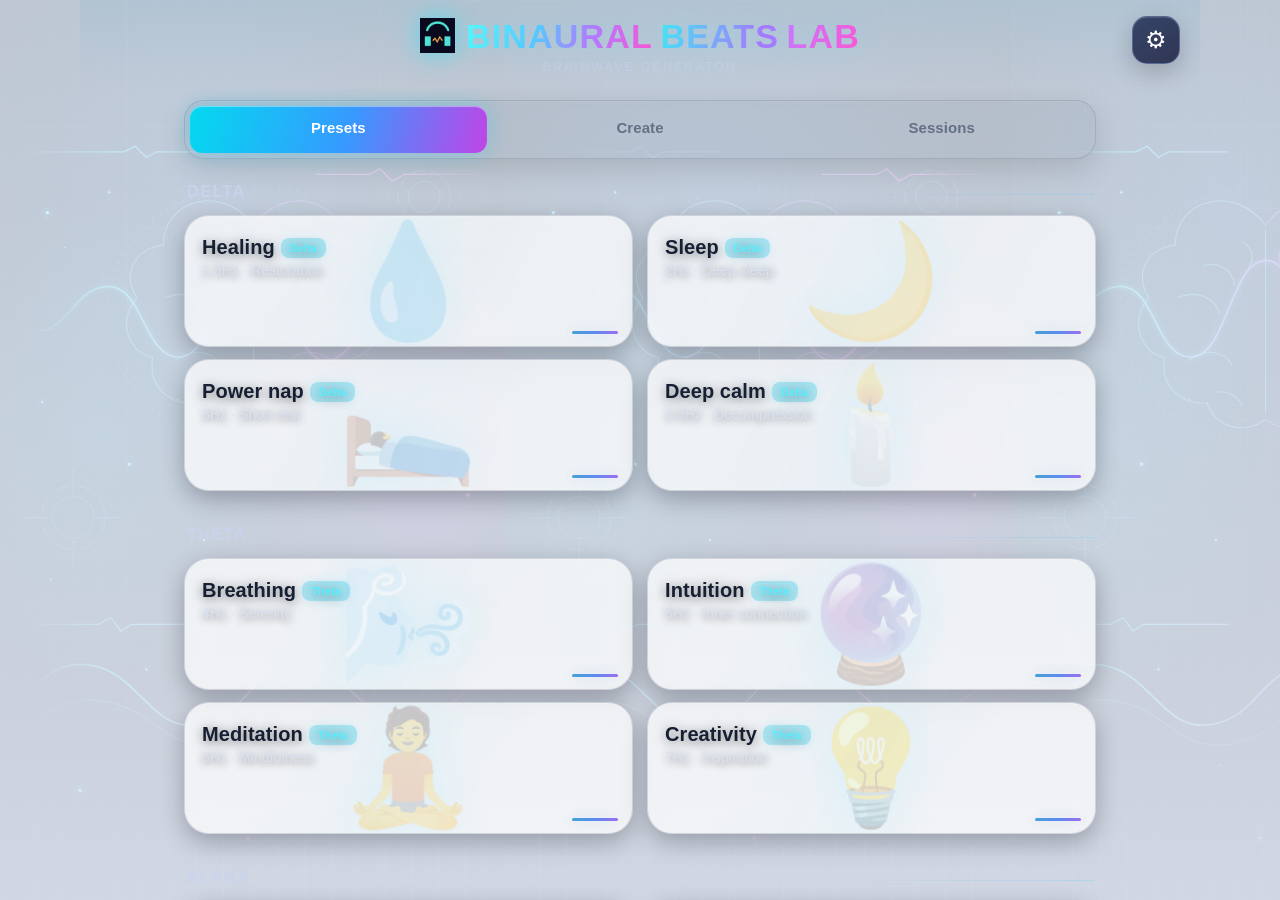
==== commit 489da386: "mejoras en thema, carrousel de app, fix en sesiones guardadas para mostrar controles" ====
--- a/app/index.html
+++ b/app/index.html
@@ -3,7 +3,7 @@
 <head>
 <meta charset="UTF-8">
 <meta name="viewport" content="width=device-width, initial-scale=1, maximum-scale=1, user-scalable=no, viewport-fit=cover">
-<meta name="theme-color" content="#0a0a1f">
+<meta name="theme-color" content="#05091b">
 <meta name="apple-mobile-web-app-capable" content="yes">
 <meta name="apple-mobile-web-app-status-bar-style" content="black-translucent">
 <title>Binaural Beats Lab</title>
@@ -16,7 +16,10 @@
 
 <header>
   <button class="settings-trigger" id="settingsTrigger" type="button" aria-label="Abrir ajustes">⚙</button>
-  <h1><img class="app-title-icon" src="./icon-192.png" alt=""> BINAURAL BEATS LAB</h1>
+  <h1 class="brand-title">
+    <img class="app-title-icon" src="./icon-192.png" alt="">
+    <span class="title-copy"><span class="title-word word-binaural">BINAURAL</span><span class="title-word word-beats">BEATS</span><span class="title-word word-lab">LAB</span></span>
+  </h1>
   <p data-i18n="tagline">Generador de ondas cerebrales</p>
 </header>
 
@@ -41,7 +44,7 @@
 
     <div class="player hidden" id="playerPanel">
       <button class="close-player" id="closePlayerBtn" aria-label="Volver a las presintonías"><span aria-hidden="true">←</span><span data-i18n="closePlayer">Volver</span></button>
-      <div class="player-title" data-i18n="player">Reproductor</div>
+      <div class="player-title" id="playerTitle" data-i18n="player">Reproductor</div>
       <div class="player-mode" id="currentMode" data-i18n="selectPreset">Selecciona un preset</div>
 
       <div class="slider-group">
@@ -136,22 +139,6 @@
           <strong data-i18n="lightTheme">Claro</strong>
           <span data-i18n="lightThemeInfo">Interfaz luminosa para el día.</span>
         </button>
-        <button class="theme-option" type="button" data-theme="monokai">
-          <strong data-i18n="monokaiTheme">Monokai</strong>
-          <span data-i18n="monokaiThemeInfo">Contraste cálido para código y foco.</span>
-        </button>
-        <button class="theme-option" type="button" data-theme="desert">
-          <strong data-i18n="desertTheme">Arena</strong>
-          <span data-i18n="desertThemeInfo">Paleta suave y cálida para el día.</span>
-        </button>
-        <button class="theme-option" type="button" data-theme="ocean">
-          <strong data-i18n="oceanTheme">Océano</strong>
-          <span data-i18n="oceanThemeInfo">Azules profundos y turquesa.</span>
-        </button>
-        <button class="theme-option" type="button" data-theme="solarized">
-          <strong data-i18n="solarizedTheme">Solarizado</strong>
-          <span data-i18n="solarizedThemeInfo">Baja fatiga visual y tonos suaves.</span>
-        </button>
       </div>
       <div class="settings-note" data-i18n="settingsSaved">Tus preferencias se guardan automáticamente en este dispositivo.</div>
     </div>
--- a/app/styles.css
+++ b/app/styles.css
@@ -105,6 +105,8 @@
   .segment-card{padding:12px;border:1px solid rgba(255,255,255,0.12);border-radius:14px;background:rgba(255,255,255,0.045)}
   .segment-card-heading{display:flex;justify-content:space-between;gap:8px;margin-bottom:10px;font-size:13px}
   .segment-card-heading span{opacity:.65}
+  .segment-name-field{display:grid;gap:5px;margin-bottom:10px;font-size:11px;opacity:.8}
+  .segment-name-field .segment-input{min-height:40px;font-size:14px}
   .segment-values{display:grid;grid-template-columns:1fr 1fr;gap:10px}
   .segment-values label{display:grid;gap:5px;font-size:11px;opacity:.8}
   .segment-input{box-sizing:border-box;width:100%;min-height:44px;padding:8px 10px;border:1px solid rgba(255,255,255,.16);border-radius:10px;background:rgba(0,0,0,.2);color:inherit;font:inherit;font-size:16px}
@@ -228,5 +230,325 @@
   body.theme-solarized .player{background:rgba(238,232,213,0.8);border-color:rgba(88,110,117,0.2)}
   body.theme-solarized .slider-label,body.theme-solarized .player-title,body.theme-solarized .brainwave-card p{color:#657b83}
   body.theme-solarized .settings-trigger,body.theme-solarized .theme-option,body.theme-solarized .language-option,body.theme-solarized .settings-close{background:#eee8d5;color:#586e75;border-color:rgba(88,110,117,0.2)}
-  body.theme-solarized .theme-option.active{border-color:#268bd2;background:rgba(38,139,210,0.14)}
-  body.theme-solarized .visualizer{background:rgba(238,232,213,0.55)}
+   body.theme-solarized .theme-option.active{border-color:#268bd2;background:rgba(38,139,210,0.14)}
+   body.theme-solarized .visualizer{background:rgba(238,232,213,0.55)}
+
+/* Neon sound-lab refresh */
+:root{
+  --theme-gradient:linear-gradient(115deg,#06d8f2 0%,#378df7 48%,#bd4fe8 100%);
+  --theme-gradient-wide:linear-gradient(100deg,#04e4f3 0%,#24a9fa 45%,#e849d1 100%);
+  --theme-soft:linear-gradient(135deg,rgba(10,175,215,.16),rgba(114,65,190,.2));
+  --theme-accent:#51e8f4;
+  --theme-glow:rgba(38,210,255,.28);
+  --viz-left:#16e8f6;
+  --viz-right:#df56ee;
+}
+html,body{min-height:100%;}
+body{
+  background-color:#05091b;
+  background-image:linear-gradient(180deg,rgba(3,8,25,.3),rgba(3,6,20,.74)),url('./lab-ambient.svg');
+  background-size:cover,cover;
+  background-position:center top;
+  background-attachment:fixed;
+  letter-spacing:.005em;
+}
+header{
+  flex:none;
+  width:min(100%,1120px);
+  margin:0 auto;
+  padding:20px 72px 14px;
+  background:linear-gradient(180deg,rgba(7,25,55,.42),transparent);
+}
+header h1{font-size:clamp(21px,3vw,32px);font-weight:800;letter-spacing:.045em;text-shadow:0 0 24px rgba(30,221,255,.18)}
+.app-title-icon{width:30px;height:30px;vertical-align:-7px;margin-right:7px;filter:drop-shadow(0 0 10px rgba(27,227,255,.48))}
+header p{font-size:12px;letter-spacing:.19em;color:#b5c8e5;opacity:.78}
+.settings-trigger{
+  top:18px;right:20px;width:50px;height:50px;border-radius:16px;
+  background:linear-gradient(145deg,rgba(29,43,83,.84),rgba(18,22,55,.82));
+  border-color:rgba(161,187,255,.34);box-shadow:inset 0 1px rgba(255,255,255,.12),0 8px 24px rgba(0,0,0,.2);
+}
+main{width:min(100%,1120px);margin:0 auto;padding:12px 22px 30px;scrollbar-width:thin;scrollbar-color:rgba(72,208,255,.55) transparent}
+main::-webkit-scrollbar{width:7px}main::-webkit-scrollbar-thumb{border-radius:8px;background:linear-gradient(#20d9f3,#a756f0)}
+.tabs{
+  gap:5px;margin-bottom:16px;padding:5px;border-radius:17px;
+  background:rgba(15,23,49,.72);border:1px solid rgba(157,188,255,.25);
+  box-shadow:inset 0 1px rgba(255,255,255,.06),0 10px 30px rgba(0,0,0,.13);backdrop-filter:blur(16px);
+}
+.tab{padding:12px 8px;border-radius:12px;font-size:14px;opacity:.72;color:#d4deef;transition:all .25s}
+.tab.active{opacity:1;box-shadow:0 0 22px rgba(31,205,255,.3),inset 0 1px rgba(255,255,255,.25);font-weight:700}
+.preset-group-title{font-size:15px;letter-spacing:.11em;color:#b8c8e7;opacity:.83;margin:15px 0 0}
+.presets{gap:12px}
+.preset{
+  min-height:112px;padding:20px 18px;border-radius:23px;
+  background:linear-gradient(135deg,rgba(36,48,84,.78),rgba(16,18,46,.8));
+  border:1px solid rgba(177,196,255,.33);box-shadow:inset 0 1px rgba(255,255,255,.11),0 10px 25px rgba(0,0,0,.2);
+  backdrop-filter:blur(14px);transition:transform .25s,border-color .25s,box-shadow .25s;
+}
+.preset::after{content:"";position:absolute;inset:0;pointer-events:none;opacity:.3;background:linear-gradient(120deg,transparent 22%,rgba(69,224,255,.12) 48%,transparent 70%)}
+.preset::before{inset:auto 14px 12px auto;width:46px;height:3px;border-radius:5px;opacity:.72;background:var(--theme-gradient-wide);box-shadow:0 0 13px var(--theme-glow)}
+.preset:hover{transform:translateY(-2px);border-color:rgba(75,224,255,.68);box-shadow:0 12px 30px rgba(0,0,0,.26),0 0 22px rgba(28,202,255,.1)}
+.preset.active{border-color:var(--c1);box-shadow:0 0 25px var(--glow),inset 0 1px rgba(255,255,255,.15)}
+.preset .icon{font-size:clamp(76px,15vw,112px);opacity:.19;filter:saturate(.85) drop-shadow(0 0 16px rgba(66,219,255,.35))}
+.preset .name{font-size:clamp(15px,2vw,19px);font-weight:750}
+.preset .hz{font-size:13px;color:#d5deef;opacity:.86}
+.wave-badge{padding:4px 9px;border-radius:8px;background:rgba(4,201,238,.2);color:#4ce8fa;font-size:11px;vertical-align:2px;box-shadow:inset 0 0 0 1px rgba(76,232,250,.14)}
+.player,.global-playback{
+  border:1px solid rgba(104,197,255,.36);border-radius:25px;
+  background:linear-gradient(135deg,rgba(12,65,91,.6),rgba(34,24,70,.72));
+  box-shadow:inset 0 1px rgba(255,255,255,.1),0 16px 38px rgba(0,0,0,.24),0 0 26px rgba(51,168,255,.08);
+  backdrop-filter:blur(20px);
+}
+.player{margin-top:18px;padding:22px}
+.player-title{font-size:15px;color:#bbcee8;letter-spacing:.1em}
+.player-mode{font-size:clamp(20px,3vw,26px)}
+.preset-details,.info-box{background:rgba(5,18,40,.54);border:1px solid rgba(60,210,239,.28);border-left:3px solid var(--theme-accent);border-radius:13px}
+.preset-details{padding:16px}
+.slider-group{margin:20px 0}
+.slider-label{font-size:14px;color:#c5d5eb;opacity:.92}
+.slider-label b,.segment-summary b{color:#47e4f3}
+input[type=range]{height:7px;background:linear-gradient(90deg,rgba(35,209,240,.38),rgba(201,76,232,.25));box-shadow:inset 0 1px 3px rgba(0,0,0,.48)}
+input[type=range]::-webkit-slider-thumb{width:25px;height:25px;border:2px solid rgba(255,255,255,.68);box-shadow:0 0 0 5px rgba(80,211,255,.11),0 0 18px var(--theme-glow)}
+input[type=range]::-moz-range-thumb{width:22px;height:22px;border:2px solid rgba(255,255,255,.68);box-shadow:0 0 0 5px rgba(80,211,255,.11),0 0 18px var(--theme-glow)}
+.play-btn,.tool-btn.primary,.global-stop-btn,.empty-create-btn{background:var(--theme-gradient-wide);box-shadow:0 8px 25px rgba(16,191,239,.24),inset 0 1px rgba(255,255,255,.28)}
+.play-btn{border-radius:16px;letter-spacing:.08em}
+.global-playback{margin:0 0 16px;padding:16px}
+.global-playback-heading{font-size:15px}
+.global-stop-btn{padding:9px 18px;border-radius:12px}
+.visualizer{height:clamp(150px,27vh,280px);background:linear-gradient(90deg,rgba(0,203,241,.08),rgba(202,55,238,.08)),repeating-linear-gradient(0deg,transparent 0 35px,rgba(103,173,255,.08) 36px),rgba(2,9,28,.66);border:1px solid rgba(110,181,255,.22);box-shadow:inset 0 0 36px rgba(19,158,221,.1)}
+.info-box{font-size:14px;padding:15px 17px;box-shadow:0 0 22px rgba(0,196,239,.1)}
+.info-box b{color:#4de7f2}
+.segment-summary,.segment-card,.brainwave-card,.saved-item,.settings-section{
+  border-color:rgba(153,185,255,.2);
+}
+.segment-summary{padding:14px 17px;border:1px solid rgba(138,177,255,.2);border-radius:15px;background:rgba(19,34,66,.65)}
+.segment-card,.brainwave-card,.saved-item{
+  background:linear-gradient(135deg,rgba(27,39,74,.76),rgba(15,19,47,.82));
+  border:1px solid rgba(164,185,255,.25);border-radius:18px;box-shadow:inset 0 1px rgba(255,255,255,.07),0 8px 20px rgba(0,0,0,.13);backdrop-filter:blur(12px)
+}
+.segment-card{padding:16px}
+.segment-name-field,.segment-values label{font-size:12px;color:#c6d5ea}
+.segment-input{border-color:rgba(111,174,224,.35);border-radius:12px;background:rgba(3,12,31,.55);color:#f4f8ff}
+.segment-actions button,.tool-btn,.theme-option,.language-option,.settings-close{border-color:rgba(155,185,255,.25);background:linear-gradient(145deg,rgba(34,48,83,.85),rgba(17,24,54,.84));box-shadow:inset 0 1px rgba(255,255,255,.07);color:#f3f7ff}
+.tool-btn{min-height:48px;border-radius:13px}
+.add-segment-btn{border-color:rgba(58,220,241,.48);border-radius:14px;background:rgba(17,174,205,.1);color:#65e8f4}
+.saved-list{gap:10px}
+.saved-item{padding:14px 16px}
+.settings-section{padding:20px 0}
+.settings-section h2{font-size:18px;color:#eef4ff}
+.theme-option,.language-option{border-radius:15px}
+.theme-option.active,.language-option.active{border-color:#46e5f4;background:rgba(26,187,218,.18);box-shadow:0 0 0 1px rgba(70,229,244,.26),0 0 20px rgba(47,206,239,.12)}
+.settings-note{background:rgba(14,159,195,.12);border:1px solid rgba(54,213,238,.2);border-radius:12px}
+.toast{border-color:rgba(76,225,245,.46);box-shadow:0 8px 30px rgba(0,0,0,.35)}
+.install-banner{background:linear-gradient(120deg,rgba(4,161,194,.35),rgba(133,61,183,.4));border-color:rgba(96,224,246,.38)}
+body.light,body.theme-desert,body.theme-solarized{
+  background-image:linear-gradient(180deg,rgba(244,249,255,.76),rgba(234,241,251,.88)),url('./lab-ambient.svg');
+  background-blend-mode:normal,soft-light;
+}
+body.light header,body.theme-desert header,body.theme-solarized header{background:linear-gradient(180deg,rgba(70,159,207,.09),transparent)}
+body.light .preset,body.light .segment-card,body.light .brainwave-card,body.light .saved-item,body.light .theme-option,body.light .language-option,body.light .tool-btn,body.light .settings-close,
+body.theme-desert .preset,body.theme-desert .segment-card,body.theme-desert .theme-option,body.theme-desert .language-option,body.theme-desert .settings-close,
+body.theme-solarized .preset,body.theme-solarized .segment-card,body.theme-solarized .theme-option,body.theme-solarized .language-option,body.theme-solarized .settings-close{backdrop-filter:blur(12px)}
+body.theme-monokai,body.theme-ocean{background-image:linear-gradient(180deg,rgba(3,8,25,.2),rgba(3,6,20,.62)),url('./lab-ambient.svg');background-blend-mode:normal,normal}
+@media(min-width:760px){
+  header{padding-top:22px;padding-bottom:18px}
+  .preset-group-title{margin-top:22px}
+  .presets{gap:14px}
+  .preset{min-height:128px;padding:22px}
+  .player{padding:28px}
+  .segment-values{gap:14px}
+}
+@media(max-width:560px){
+  header{padding:17px 55px 12px}
+  header h1{font-size:clamp(18px,5.4vw,24px);letter-spacing:.025em;white-space:nowrap}
+  .app-title-icon{width:25px;height:25px;vertical-align:-6px;margin-right:3px}
+  header p{font-size:9px;letter-spacing:.16em}
+  .settings-trigger{top:13px;right:12px;width:42px;height:42px;border-radius:13px;font-size:21px}
+  main{padding:10px 13px 22px}
+  .tab{font-size:12px;padding:11px 3px}
+  .preset{min-height:112px;padding:17px 13px;border-radius:20px}
+  .preset .name{font-size:14px}
+  .preset .hz{font-size:11px}
+  .wave-badge{font-size:9px;padding:3px 6px;margin-left:4px}
+  .editor-tools{gap:7px}
+  .tool-btn{min-width:calc(50% - 4px);font-size:11px}
+  .segment-summary{font-size:12px;padding:12px}
+  .global-playback{padding:12px;border-radius:20px}
+  .visualizer{height:clamp(135px,23vh,205px)}
+}
+@media(max-width:360px){
+  header h1{font-size:17px}
+  .app-title-icon{width:22px;height:22px}
+  .presets{gap:8px}
+  .preset{padding:15px 10px;min-height:105px}
+  .preset .name{font-size:13px}
+  .segment-values{grid-template-columns:1fr}
+}
+@media(prefers-reduced-motion:reduce){*,*::before,*::after{scroll-behavior:auto!important;animation-duration:.01ms!important;animation-iteration-count:1!important;transition-duration:.01ms!important}}
+
+/* Composition tuned to the supplied Binaural Beats Lab references */
+body{
+  background-image:linear-gradient(180deg,rgba(3,7,24,.08) 0%,rgba(3,7,24,.2) 44%,rgba(3,7,24,.48) 100%),url('./lab-ambient.svg');
+  background-size:100% 100%,min(100%,1100px) auto;
+  background-position:center,center top;
+  background-repeat:no-repeat,no-repeat;
+}
+header{
+  z-index:1;
+  min-height:88px;
+  padding:18px 76px 13px;
+  background:linear-gradient(180deg,rgba(3,9,29,.18),transparent);
+}
+header .brand-title{
+  display:flex;
+  align-items:center;
+  justify-content:center;
+  gap:10px;
+  margin:0;
+  background:none;
+  color:#fff;
+  font-size:clamp(24px,3.3vw,36px);
+  line-height:1;
+  letter-spacing:.035em;
+  text-shadow:none;
+  -webkit-text-fill-color:initial;
+}
+.title-copy{display:flex;align-items:center;gap:.22em}
+.title-word{
+  display:inline-block;
+  background:linear-gradient(110deg,#55f4fa 3%,#55c8ff 38%,#b37aff 66%,#fa55d5 100%);
+  -webkit-background-clip:text;background-clip:text;color:transparent;-webkit-text-fill-color:transparent;
+  filter:drop-shadow(0 0 12px rgba(67,218,255,.24));
+}
+.word-beats{background-image:linear-gradient(110deg,#3de9f4,#a47bff 80%)}
+.word-lab{background-image:linear-gradient(110deg,#c67aff,#fb56d5)}
+.app-title-icon{width:36px;height:36px;flex:none;vertical-align:initial;margin:0 1px 0 0;filter:drop-shadow(0 0 12px rgba(27,227,255,.6))}
+header p{margin-top:7px;font-size:12px;letter-spacing:.2em;color:#c1d0eb;opacity:.76}
+.settings-trigger{top:16px;right:20px;width:48px;height:48px;border-radius:15px;font-size:24px}
+main{width:min(100%,960px);padding:12px 24px 34px}
+.tabs{margin-bottom:19px;padding:5px;border-radius:20px;background:rgba(13,20,47,.82);border-color:rgba(150,180,236,.31)}
+.view{touch-action:pan-y;cursor:grab}
+.view:active{cursor:grabbing}
+.view.slide-from-right{animation:carouselFromRight .24s ease-out}
+.view.slide-from-left{animation:carouselFromLeft .24s ease-out}
+@keyframes carouselFromRight{from{opacity:.45;transform:translateX(24px)}to{opacity:1;transform:translateX(0)}}
+@keyframes carouselFromLeft{from{opacity:.45;transform:translateX(-24px)}to{opacity:1;transform:translateX(0)}}
+.preset-details[hidden]{display:none}
+.view{touch-action:pan-y;cursor:grab}
+.view:active{cursor:grabbing}
+.view.slide-from-right{animation:carouselFromRight .24s ease-out}
+.view.slide-from-left{animation:carouselFromLeft .24s ease-out}
+@keyframes carouselFromRight{from{opacity:.45;transform:translateX(24px)}to{opacity:1;transform:translateX(0)}}
+@keyframes carouselFromLeft{from{opacity:.45;transform:translateX(-24px)}to{opacity:1;transform:translateX(0)}}
+.preset-details[hidden]{display:none}
+.tab{min-height:47px;padding:13px 10px;font-size:15px;color:#d4ddf1}
+.tab.active{background:linear-gradient(105deg,#03d9ef 0%,#369aff 53%,#c044e7 100%);box-shadow:0 0 21px rgba(11,202,247,.32),inset 0 1px 1px rgba(255,255,255,.42)}
+.presets{gap:12px 14px}
+.preset-group-title{position:relative;margin-top:18px;padding:5px 3px 2px;color:#c8d4ef;font-size:16px;letter-spacing:.1em;opacity:.82}
+.preset-group-title::after{content:"";position:absolute;right:2px;bottom:8px;width:27%;height:1px;background:linear-gradient(90deg,transparent,rgba(109,201,255,.36))}
+.preset{
+  min-height:120px;
+  padding:20px 17px;
+  border-radius:25px;
+  background:linear-gradient(115deg,rgba(42,54,91,.84),rgba(16,20,49,.86) 78%);
+  border:1px solid rgba(182,197,247,.52);
+  box-shadow:inset 0 1px 0 rgba(255,255,255,.13),0 8px 24px rgba(1,5,19,.27);
+}
+.preset::after{z-index:0;opacity:.25}
+.preset .icon{z-index:0;opacity:.23;filter:saturate(.9) drop-shadow(0 0 20px rgba(48,216,255,.42))}
+.preset .name,.preset .hz{z-index:1}
+.preset .name{font-size:clamp(16px,2vw,20px);text-shadow:0 2px 12px rgba(0,0,0,.55)}
+.preset .hz{font-size:14px;text-shadow:0 2px 9px rgba(0,0,0,.6)}
+.preset.active{border-color:#66efff;box-shadow:0 0 0 1px rgba(50,221,255,.35),0 0 28px rgba(38,207,250,.27)}
+.wave-badge{background:rgba(5,196,230,.3);color:#55efff;box-shadow:0 0 12px rgba(35,211,245,.12)}
+.global-playback{
+  padding:17px;
+  border:1px solid rgba(71,222,255,.65);
+  border-radius:22px;
+  background:linear-gradient(115deg,rgba(2,71,96,.7),rgba(20,26,65,.72) 55%,rgba(75,20,91,.5));
+  box-shadow:0 0 0 1px rgba(57,173,255,.12),0 0 30px rgba(23,186,241,.12),inset 0 1px rgba(255,255,255,.18);
+}
+.global-playback-heading{font-size:16px}
+.global-stop-btn{min-height:48px;border-radius:14px;background:linear-gradient(110deg,#12cde9,#448df8 55%,#ae4fdf);box-shadow:0 0 18px rgba(41,193,255,.25),inset 0 1px rgba(255,255,255,.25)}
+.visualizer{
+  height:clamp(170px,28vh,300px);
+  border-radius:15px;
+  background-color:rgba(2,8,27,.54);
+  background-image:linear-gradient(90deg,rgba(0,220,245,.15),rgba(195,55,231,.14)),linear-gradient(rgba(70,185,255,.09) 1px,transparent 1px),linear-gradient(90deg,rgba(70,185,255,.09) 1px,transparent 1px);
+  background-size:auto,34px 34px,34px 34px;
+  border-color:rgba(113,194,255,.48);
+  box-shadow:inset 0 0 34px rgba(12,183,230,.11),0 0 18px rgba(31,191,246,.08);
+}
+.player{
+  border-color:rgba(96,209,249,.48);
+  background:linear-gradient(125deg,rgba(16,58,83,.82),rgba(25,29,70,.88) 55%,rgba(64,28,78,.74));
+}
+.player-title{font-size:16px;color:#aebfda;letter-spacing:.08em}
+.player-mode{font-size:clamp(22px,3vw,30px)}
+.preset-details{background:rgba(4,14,36,.69);border-color:rgba(91,190,237,.45)}
+.segment-summary{background:rgba(16,34,70,.8);border-color:rgba(112,171,245,.32)}
+.segment-card{
+  position:relative;
+  padding:17px;
+  border-radius:20px;
+  background:linear-gradient(118deg,rgba(22,46,79,.86),rgba(13,20,52,.91) 56%,rgba(45,26,75,.83));
+  border-color:rgba(94,206,248,.44);
+  box-shadow:inset 0 1px rgba(255,255,255,.1),0 8px 24px rgba(0,0,0,.23);
+}
+.segment-card::before{content:"";position:absolute;top:-1px;left:14px;right:14px;height:2px;background:linear-gradient(90deg,#40efff,transparent 24%,transparent 76%,#db5aff);filter:drop-shadow(0 0 5px #43dff7)}
+.segment-input{background:rgba(4,13,34,.77);border-color:rgba(91,191,229,.57);box-shadow:inset 0 2px 8px rgba(0,0,0,.25)}
+.segment-input:focus{outline:2px solid rgba(61,221,248,.75);outline-offset:1px}
+.segment-actions button,.tool-btn{
+  min-height:46px;
+  border-radius:13px;
+  background:linear-gradient(145deg,rgba(45,72,105,.93),rgba(17,32,61,.96));
+  border-color:rgba(110,174,214,.52);
+  box-shadow:inset 0 1px rgba(255,255,255,.12),0 4px 12px rgba(0,0,0,.2);
+}
+.tool-btn{font-size:13px}
+.tool-btn.primary{background:linear-gradient(105deg,#03d9ef,#348eff 54%,#b54be4);border:0}
+.add-segment-btn{min-height:54px;background:rgba(12,71,91,.48);border:1px dashed rgba(74,218,240,.65);color:#6ceafa}
+.slider-label{font-size:15px}
+input[type=range]{height:8px;background:linear-gradient(90deg,rgba(24,220,239,.74),rgba(92,153,255,.62),rgba(208,74,225,.46));box-shadow:0 0 12px rgba(24,188,242,.13)}
+.info-box{background:rgba(3,30,51,.8);border:1px solid rgba(45,226,238,.66);box-shadow:0 0 17px rgba(14,213,238,.12)}
+.brainwave-card{border-radius:17px;background:linear-gradient(120deg,rgba(28,48,83,.84),rgba(16,20,49,.88));border-color:rgba(146,178,236,.32)}
+.settings-section h2{color:#eaf5ff}
+@media(min-width:760px){
+  header .brand-title{font-size:34px}
+  .app-title-icon{width:35px;height:35px}
+  .preset{min-height:132px}
+}
+@media(max-width:560px){
+  body{background-size:100% 100%,100% 100%;background-position:center,center top}
+  header{min-height:124px;padding:17px 54px 13px}
+  header .brand-title{gap:8px;font-size:clamp(28px,8vw,39px);line-height:.94;letter-spacing:.02em}
+  .title-copy{display:grid;grid-template-columns:auto auto;column-gap:.2em;row-gap:2px;justify-content:start;align-items:center}
+  .word-binaural{grid-column:1/3}
+  .word-beats{grid-column:1}
+  .word-lab{grid-column:2}
+  .app-title-icon{width:42px;height:42px;align-self:center}
+  header p{margin-top:9px;font-size:10px;letter-spacing:.18em}
+  .settings-trigger{top:14px;right:12px;width:43px;height:43px}
+  main{padding:10px 14px 24px}
+  .tabs{margin-bottom:15px}
+  .tab{min-height:44px;font-size:13px}
+  .preset-group-title{margin-top:15px;font-size:15px}
+  .preset{min-height:116px;padding:18px 14px;border-radius:23px}
+  .preset .name{font-size:15px}
+  .preset .hz{font-size:12px}
+  .global-playback{padding:13px;border-radius:20px}
+  .global-playback-heading{font-size:14px}
+  .global-stop-btn{min-height:43px;padding:8px 12px;font-size:12px}
+  .visualizer{height:clamp(150px,24vh,220px)}
+  .player{padding:18px}
+}
+@media(max-width:370px){
+  header{padding-left:46px;padding-right:48px}
+  header .brand-title{font-size:27px;gap:6px}
+  .app-title-icon{width:36px;height:36px}
+  header p{font-size:9px;letter-spacing:.14em}
+  main{padding-right:11px;padding-left:11px}
+  .presets{gap:9px}
+  .preset{min-height:108px;padding:15px 10px}
+  .preset .name{font-size:13px}
+  .wave-badge{font-size:9px;padding:3px 5px}
+}
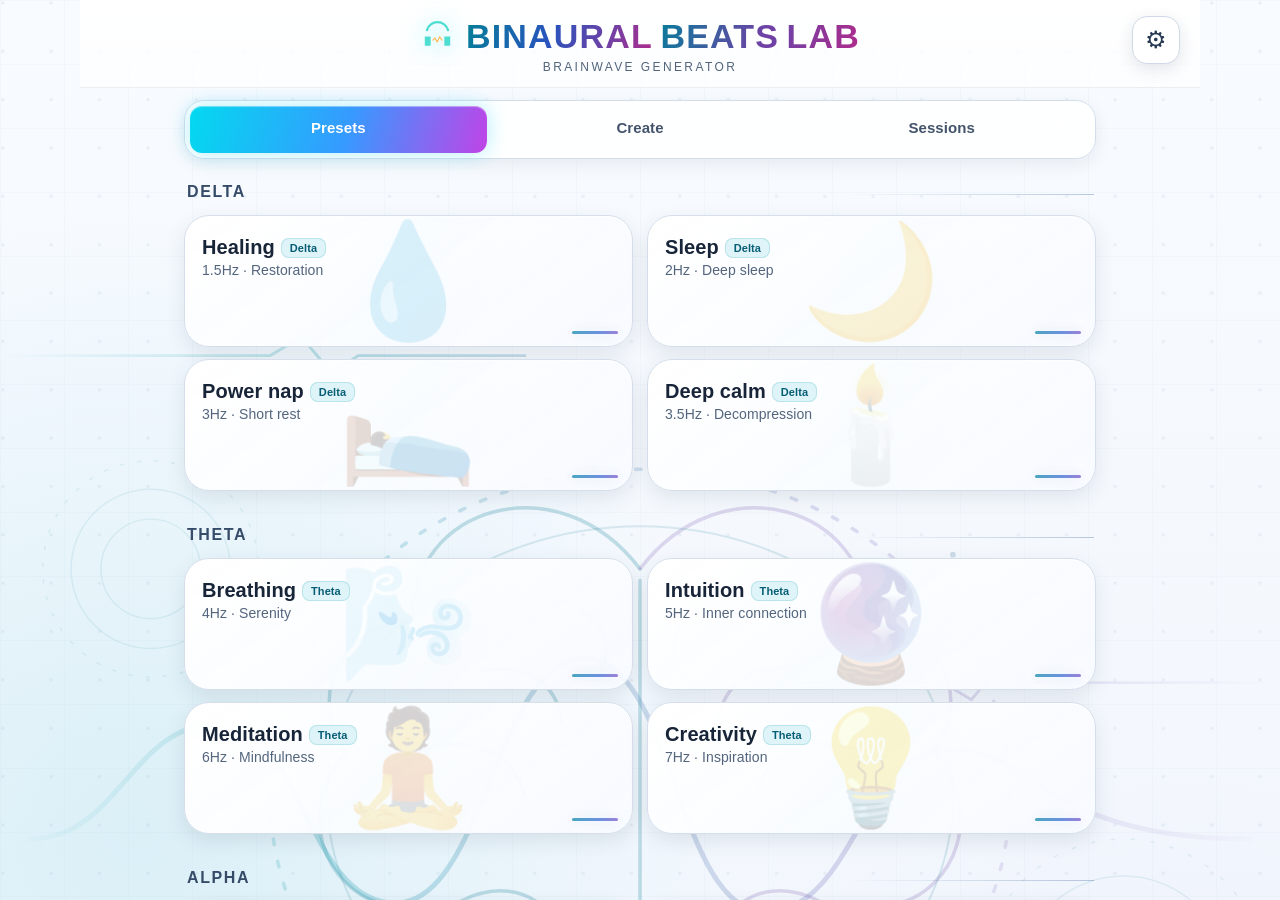
==== commit fb7d7dde: "feat: mejorar el tema claro y renovar la identidad visual Aumenta el contraste del tema claro y añad" ====
--- a/app/index.html
+++ b/app/index.html
@@ -8,8 +8,8 @@
 <meta name="apple-mobile-web-app-status-bar-style" content="black-translucent">
 <title>Binaural Beats Lab</title>
 <link rel="manifest" href="./manifest.json">
-<link rel="icon" href="./icon-192.png" type="image/png">
-<link rel="apple-touch-icon" href="./icon-192.png">
+<link rel="icon" href="./icon.svg?v=36" type="image/svg+xml">
+<link rel="apple-touch-icon" href="./icon-192.png?v=43">
 <link rel="stylesheet" href="./styles.css">
 </head>
 <body>
@@ -17,7 +17,7 @@
 <header>
   <button class="settings-trigger" id="settingsTrigger" type="button" aria-label="Abrir ajustes">⚙</button>
   <h1 class="brand-title">
-    <img class="app-title-icon" src="./icon-192.png" alt="">
+    <img class="app-title-icon" src="./icon.svg?v=36" alt="">
     <span class="title-copy"><span class="title-word word-binaural">BINAURAL</span><span class="title-word word-beats">BEATS</span><span class="title-word word-lab">LAB</span></span>
   </h1>
   <p data-i18n="tagline">Generador de ondas cerebrales</p>
--- a/app/styles.css
+++ b/app/styles.css
@@ -552,3 +552,100 @@
   .preset .name{font-size:13px}
   .wave-badge{font-size:9px;padding:3px 5px}
 }
+
+/* High-contrast light theme */
+body.light{
+  --theme-gradient:linear-gradient(135deg,#087da8,#315fce);
+  --theme-gradient-wide:linear-gradient(105deg,#0786a8 0%,#3569d4 58%,#7851c8 100%);
+  --theme-soft:linear-gradient(135deg,#fff,#edf4ff);
+  --theme-accent:#087da8;
+  --theme-glow:rgba(31,105,190,.2);
+  --viz-left:#087da8;
+  --viz-right:#7851c8;
+  color:#182438;
+  background-color:#f2f6fc;
+  background-image:url('./lab-ambient-light.svg');
+  background-size:100% auto;
+  background-position:center top;
+  background-repeat:no-repeat;
+  background-attachment:fixed;
+}
+body.light header{background:linear-gradient(180deg,rgba(255,255,255,.94),rgba(255,255,255,.64));border-bottom:1px solid rgba(34,56,84,.09)}
+body.light header p{color:#52647b;opacity:1}
+body.light .title-word{background-image:linear-gradient(110deg,#087c9a 3%,#2854bd 45%,#7041a5 75%,#b02b8b 100%);filter:none}
+body.light .word-beats{background-image:linear-gradient(110deg,#087c9a,#7041a5 85%)}
+body.light .word-lab{background-image:linear-gradient(110deg,#7041a5,#b02b8b)}
+body.light .settings-trigger{background:#fff;color:#263852;border-color:#d0d9e7;box-shadow:0 5px 16px rgba(31,51,78,.12)}
+body.light .close-player{color:#26364c;background:#fff;border-color:#cbd7e5;box-shadow:0 3px 10px rgba(35,55,83,.1)}
+body.light .close-player:hover,body.light .close-player:focus-visible{color:#075d75;background:#eaf6fa;outline-color:#1684a7}
+body.light .tabs{background:rgba(255,255,255,.88);border-color:#d4deea;box-shadow:0 5px 18px rgba(31,51,78,.08)}
+body.light .tab{color:#42536b;opacity:1}
+body.light .tab.active{color:#fff}
+body.light .preset-group-title{color:#354b68;opacity:1;text-shadow:none}
+body.light .preset-group-title::after{background:linear-gradient(90deg,transparent,rgba(62,105,157,.34))}
+body.light .preset,body.light .brainwave-card,body.light .saved-item,body.light .segment-card{
+  color:#182438;
+  background:linear-gradient(145deg,rgba(255,255,255,.98),rgba(247,250,255,.96));
+  border-color:#d5deea;
+  box-shadow:0 7px 20px rgba(35,55,83,.1),inset 0 1px rgba(255,255,255,.95);
+}
+body.light .preset{backdrop-filter:none}
+body.light .preset::after{opacity:.12}
+body.light .preset .icon{opacity:.22;filter:saturate(.82)}
+body.light .preset .name{color:#182438;text-shadow:none}
+body.light .preset .hz{color:#53657d;opacity:1;text-shadow:none}
+body.light .slider-label,body.light .player-title,body.light .brainwave-card p{color:#42536b;opacity:1}
+body.light .wave-badge{background:#dff4f8;color:#075d75;box-shadow:inset 0 0 0 1px #b8e4eb}
+body.light .player,body.light .global-playback{
+  color:#182438;
+  background:linear-gradient(145deg,rgba(255,255,255,.98),rgba(239,245,253,.97));
+  border:1px solid #cbd7e6;
+  box-shadow:0 12px 32px rgba(35,55,83,.13),inset 0 1px #fff;
+  backdrop-filter:blur(12px);
+}
+body.light .player-title{color:#52647b}
+body.light .preset-details{background:#f8fbff;border:1px solid #d7e1ed;border-left:4px solid var(--theme-accent);color:#26364c}
+body.light .preset-details-description,body.light .preset-details-effects span{color:#34465e;opacity:1}
+body.light .preset-details-effects b{color:#075d75}
+body.light .preset-details-note{color:#596a80;opacity:1}
+body.light .slider-label{color:#42536b}
+body.light .slider-label b,body.light .segment-summary b{color:#075d75}
+body.light input[type=range]{background:#cbd6e4;box-shadow:inset 0 1px 2px rgba(31,51,78,.12)}
+body.light input[type=range]::-webkit-slider-thumb,body.light input[type=range]::-moz-range-thumb{border:2px solid #fff}
+body.light .info-box{background:#eaf6fa;border:1px solid #b9dfe9;border-left:4px solid #087da8;color:#263b53;box-shadow:0 4px 12px rgba(35,55,83,.05)}
+body.light .info-box b{color:#075d75}
+body.light .tool-btn,body.light .theme-option,body.light .language-option,body.light .settings-close,body.light .segment-actions button{
+  color:#26364c;background:#fff;border-color:#d0dbe8;box-shadow:0 2px 7px rgba(35,55,83,.05);
+}
+body.light .tool-btn:hover,body.light .theme-option:hover,body.light .language-option:hover,body.light .settings-close:hover,body.light .segment-actions button:hover{background:#f1f6fc}
+body.light .tool-btn.primary{color:#fff;background:var(--theme-gradient-wide);border:0}
+body.light .theme-option.active,body.light .language-option.active{border-color:#1684a7;background:#e5f5f8;box-shadow:0 0 0 2px rgba(8,125,168,.12);color:#17334a}
+body.light .theme-option span{color:#52647b;opacity:1}
+body.light .settings-section{border-color:#d8e0eb}
+body.light .settings-section h2{color:#1c2c42}
+body.light .settings-section p{color:#52647b;opacity:1}
+body.light .settings-note{background:#eaf6fa;border:1px solid #c5e2e9;color:#34465e}
+body.light .segment-summary{background:#e7eef7;border:1px solid #d3deeb;color:#34465e}
+body.light .segment-name-field,body.light .segment-values label,body.light .segment-card-heading{color:#42536b;opacity:1}
+body.light .segment-input{background:#fff;border-color:#cbd7e5;color:#182438;box-shadow:inset 0 1px 2px rgba(31,51,78,.05)}
+body.light .segment-actions .danger{color:#b42332}
+body.light .add-segment-btn{background:#e8f5f8;border:1px dashed #62aebe;color:#075d75}
+body.light .empty-segments{border-color:#bdcadd;color:#52647b;opacity:1}
+body.light .visualizer{background-color:#f9fbff;border-color:#cdd9e8}
+body.light .global-playback-heading strong{color:#075d75}
+body.light .empty{color:#34465e}
+body.light .empty p{opacity:1}
+body.light .saved-item .name{color:#182438}
+body.light .saved-item .meta{color:#596a80;opacity:1}
+body.light .saved-item .saved-actions button.action-icon-button{background:#e8eef6;color:#354b68}
+body.light .toast{background:#1e2e45;color:#fff}
+body.light .saved-item .saved-actions button.action-play{
+  background:linear-gradient(135deg,#087da8,#315fce 62%,#7851c8);
+  border:0;
+  color:#fff;
+  box-shadow:0 4px 12px rgba(49,95,206,.3);
+}
+body.light .saved-item .saved-actions button.action-play:hover,
+body.light .saved-item .saved-actions button.action-play:focus-visible{filter:brightness(1.08);outline:2px solid #315fce;outline-offset:2px}
+body.light .play-btn{background:linear-gradient(105deg,#087da8,#315fce 62%,#7851c8);color:#fff;box-shadow:0 8px 20px rgba(49,95,206,.28),inset 0 1px rgba(255,255,255,.28)}
+body.light .play-btn.playing{background:linear-gradient(105deg,#075d75,#284ba5 62%,#663da8)}
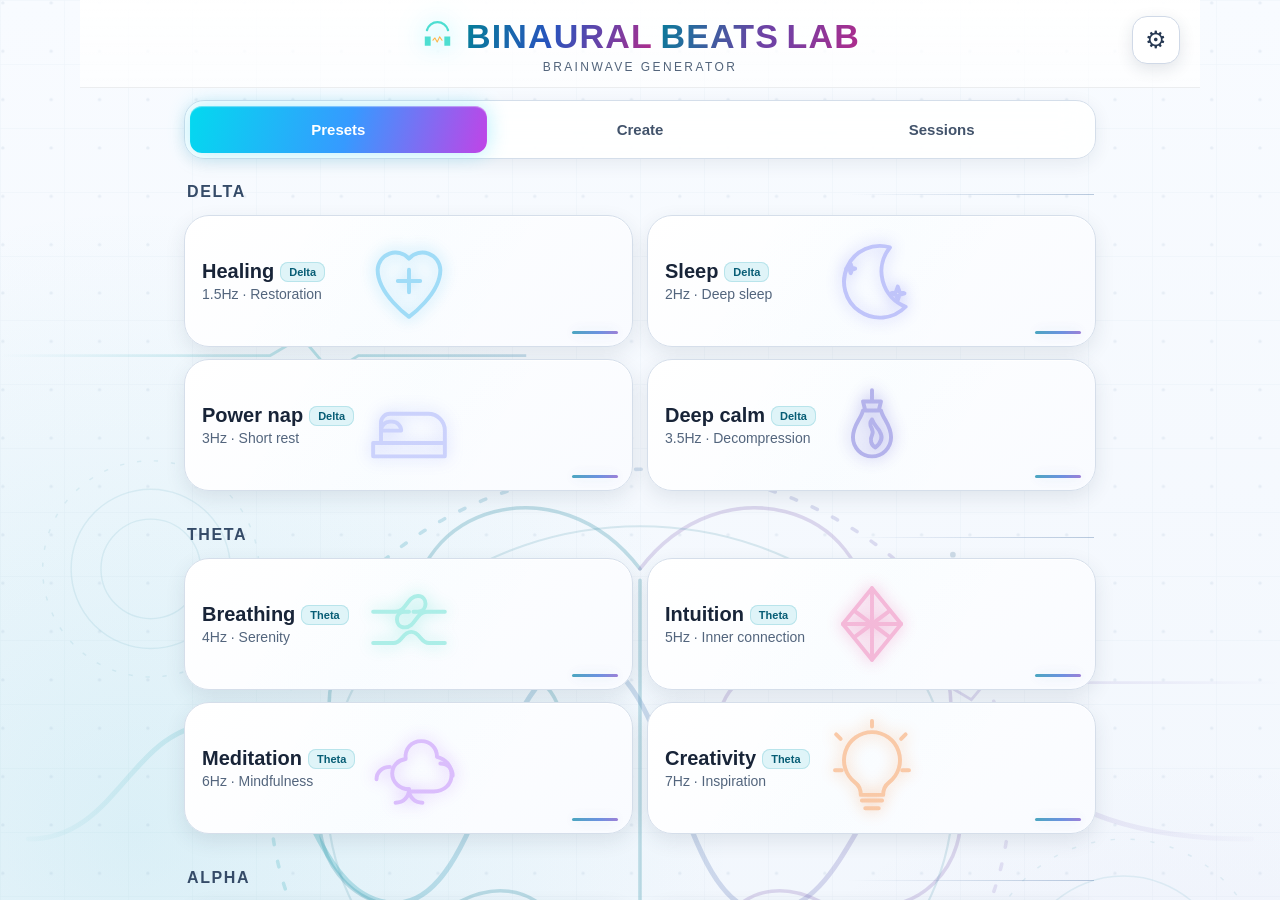
==== commit fb097bb3: "feat: improve app accessibility and responsive UI Add keyboard-accessible tabs and presets, restore " ====
--- a/app/index.html
+++ b/app/index.html
@@ -2,7 +2,7 @@
 <html lang="es">
 <head>
 <meta charset="UTF-8">
-<meta name="viewport" content="width=device-width, initial-scale=1, maximum-scale=1, user-scalable=no, viewport-fit=cover">
+<meta name="viewport" content="width=device-width, initial-scale=1, viewport-fit=cover">
 <meta name="theme-color" content="#05091b">
 <meta name="apple-mobile-web-app-capable" content="yes">
 <meta name="apple-mobile-web-app-status-bar-style" content="black-translucent">
@@ -24,10 +24,10 @@
 </header>
 
 <main>
-  <div class="tabs">
-    <div class="tab active" data-view="presets" data-i18n="presetsTab">Presintonías</div>
-    <div class="tab" data-view="editor" data-i18n="editorTab">Crear</div>
-    <div class="tab" data-view="saved" data-i18n="savedTab">Sesiones</div>
+  <div class="tabs" role="tablist" aria-label="Secciones">
+    <button class="tab active" id="tab-presets" type="button" role="tab" aria-selected="true" aria-controls="view-presets" tabindex="0" data-view="presets" data-i18n="presetsTab">Presintonías</button>
+    <button class="tab" id="tab-editor" type="button" role="tab" aria-selected="false" aria-controls="view-editor" tabindex="-1" data-view="editor" data-i18n="editorTab">Crear</button>
+    <button class="tab" id="tab-saved" type="button" role="tab" aria-selected="false" aria-controls="view-saved" tabindex="-1" data-view="saved" data-i18n="savedTab">Sesiones</button>
   </div>
 
   <section class="global-playback" id="globalPlayback" aria-live="polite" hidden>
@@ -39,7 +39,7 @@
   </section>
 
   <!-- VISTA PRESETS -->
-  <div class="view active" id="view-presets">
+  <div class="view active" id="view-presets" role="tabpanel" aria-labelledby="tab-presets" tabindex="0">
     <div class="presets" id="presetGrid"></div>
 
     <div class="player hidden" id="playerPanel">
@@ -67,7 +67,7 @@
   </div>
 
   <!-- VISTA EDITOR -->
-  <div class="view" id="view-editor">
+  <div class="view" id="view-editor" role="tabpanel" aria-labelledby="tab-editor" tabindex="0">
     <div class="info-box">
       <b data-i18n="howToUse">¿Cómo usar?</b> <span data-i18n="editorHelp">Añade tramos con una frecuencia y duración. La suma de los tramos forma la sintonía completa.</span>
     </div>
@@ -80,7 +80,7 @@
     <button class="add-segment-btn" id="addSegmentBtn" type="button">＋ <span data-i18n="addSegment">Añadir tramo</span></button>
 
     <div class="editor-tools">
-      <button class="tool-btn" id="importClipboardBtn" type="button">⇩ <span data-i18n="importClipboard">Importar del portapapeles</span></button>
+      <button class="tool-btn tool-btn-import" id="importClipboardBtn" type="button"><svg class="action-icon" viewBox="0 0 24 24" aria-hidden="true" focusable="false"><path d="M12 3v12m-5-5 5 5 5-5M5 17v4h14v-4"/></svg><span data-i18n="importClipboard">Importar del portapapeles</span></button>
       <button class="tool-btn" id="clearBtn">⌫ <span data-i18n="clear">Limpiar</span></button>
       <button class="tool-btn" id="saveBtn">▣ <span data-i18n="save">Guardar</span></button>
       <button class="tool-btn primary" id="playCustomBtn">▶ <span data-i18n="play">Reproducir</span></button>
@@ -93,7 +93,7 @@
   </div>
 
   <!-- VISTA GUARDADOS -->
-  <div class="view" id="view-saved">
+  <div class="view" id="view-saved" role="tabpanel" aria-labelledby="tab-saved" tabindex="0">
     <div class="info-box" data-i18n="savedInfo">Tus programas personalizados se guardan localmente en este dispositivo.</div>
     <div class="saved-list" id="savedList"></div>
   </div>
--- a/app/styles.css
+++ b/app/styles.css
@@ -46,7 +46,10 @@
   .preset:active{transform:scale(0.97)}
   .preset.active::before{opacity:0.18}
   .preset.active{border-color:var(--c1);box-shadow:0 0 24px var(--glow)}
-  .preset .icon{position:absolute;inset:0;display:flex;align-items:center;justify-content:center;font-size:clamp(72px,18vw,112px);line-height:1;opacity:0.15;filter:grayscale(1);pointer-events:none;z-index:0}
+  .preset .icon{position:absolute;inset:0;display:flex;align-items:center;justify-content:center;color:var(--c1);opacity:0.3;filter:drop-shadow(0 0 8px var(--c1));pointer-events:none;z-index:0;transition:opacity .25s,filter .25s}
+  .preset.active .icon{opacity:0.42;filter:drop-shadow(0 0 12px var(--c1))}
+  .preset-svg{display:block;width:clamp(72px,18vw,112px);height:clamp(72px,18vw,112px);overflow:visible}
+  .preset-mode-icon{width:27px;height:27px;vertical-align:-6px;margin-right:5px;color:var(--theme-accent)}
   .preset .name{font-size:14px;font-weight:700;position:relative;z-index:1;text-shadow:0 1px 8px rgba(0,0,0,0.35)}
   .preset .hz{font-size:11px;opacity:0.78;margin-top:3px;position:relative;z-index:1;text-shadow:0 1px 6px rgba(0,0,0,0.35)}
   .player{
@@ -322,7 +325,7 @@
 }
 .segment-summary{padding:14px 17px;border:1px solid rgba(138,177,255,.2);border-radius:15px;background:rgba(19,34,66,.65)}
 .segment-card,.brainwave-card,.saved-item{
-  background:linear-gradient(135deg,rgba(27,39,74,.76),rgba(15,19,47,.82));
+  background:linear-gradient(135deg,rgba(27,39,74,.92),rgba(15,19,47,.96));
   border:1px solid rgba(164,185,255,.25);border-radius:18px;box-shadow:inset 0 1px rgba(255,255,255,.07),0 8px 20px rgba(0,0,0,.13);backdrop-filter:blur(12px)
 }
 .segment-card{padding:16px}
@@ -396,7 +399,7 @@
   z-index:1;
   min-height:88px;
   padding:18px 76px 13px;
-  background:linear-gradient(180deg,rgba(3,9,29,.18),transparent);
+  background:linear-gradient(180deg,#05091b 0%,#05091b 76%,rgba(5,9,27,.96) 100%);
 }
 header .brand-title{
   display:flex;
@@ -426,36 +429,38 @@
 .settings-trigger{top:16px;right:20px;width:48px;height:48px;border-radius:15px;font-size:24px}
 main{width:min(100%,960px);padding:12px 24px 34px}
 .tabs{margin-bottom:19px;padding:5px;border-radius:20px;background:rgba(13,20,47,.82);border-color:rgba(150,180,236,.31)}
+.tabs[hidden]{display:none}
 .view{touch-action:pan-y;cursor:grab}
 .view:active{cursor:grabbing}
 .view.slide-from-right{animation:carouselFromRight .24s ease-out}
 .view.slide-from-left{animation:carouselFromLeft .24s ease-out}
 @keyframes carouselFromRight{from{opacity:.45;transform:translateX(24px)}to{opacity:1;transform:translateX(0)}}
 @keyframes carouselFromLeft{from{opacity:.45;transform:translateX(-24px)}to{opacity:1;transform:translateX(0)}}
+.preset:focus-visible{outline:2px solid var(--theme-accent);outline-offset:3px;z-index:2}
 .preset-details[hidden]{display:none}
-.view{touch-action:pan-y;cursor:grab}
-.view:active{cursor:grabbing}
-.view.slide-from-right{animation:carouselFromRight .24s ease-out}
-.view.slide-from-left{animation:carouselFromLeft .24s ease-out}
-@keyframes carouselFromRight{from{opacity:.45;transform:translateX(24px)}to{opacity:1;transform:translateX(0)}}
-@keyframes carouselFromLeft{from{opacity:.45;transform:translateX(-24px)}to{opacity:1;transform:translateX(0)}}
-.preset-details[hidden]{display:none}
-.tab{min-height:47px;padding:13px 10px;font-size:15px;color:#d4ddf1}
+.tab{appearance:none;border:0;background:transparent;font-family:inherit;line-height:1.2;min-height:47px;padding:13px 10px;font-size:15px;color:#d4ddf1}
+.tab:focus-visible{outline:2px solid var(--theme-accent);outline-offset:2px;z-index:1}
 .tab.active{background:linear-gradient(105deg,#03d9ef 0%,#369aff 53%,#c044e7 100%);box-shadow:0 0 21px rgba(11,202,247,.32),inset 0 1px 1px rgba(255,255,255,.42)}
 .presets{gap:12px 14px}
 .preset-group-title{position:relative;margin-top:18px;padding:5px 3px 2px;color:#c8d4ef;font-size:16px;letter-spacing:.1em;opacity:.82}
 .preset-group-title::after{content:"";position:absolute;right:2px;bottom:8px;width:27%;height:1px;background:linear-gradient(90deg,transparent,rgba(109,201,255,.36))}
 .preset{
   min-height:120px;
+  width:100%;
   padding:20px 17px;
   border-radius:25px;
-  background:linear-gradient(115deg,rgba(42,54,91,.84),rgba(16,20,49,.86) 78%);
+  background:linear-gradient(115deg,rgba(42,54,91,.97),rgba(16,20,49,.98) 78%);
   border:1px solid rgba(182,197,247,.52);
   box-shadow:inset 0 1px 0 rgba(255,255,255,.13),0 8px 24px rgba(1,5,19,.27);
+  appearance:none;
+  color:inherit;
+  font:inherit;
+  text-align:left;
 }
 .preset::after{z-index:0;opacity:.25}
-.preset .icon{z-index:0;opacity:.23;filter:saturate(.9) drop-shadow(0 0 20px rgba(48,216,255,.42))}
-.preset .name,.preset .hz{z-index:1}
+.preset .icon{z-index:0;opacity:.42;filter:drop-shadow(0 0 10px var(--c1))}
+.preset.active .icon{opacity:.58;filter:drop-shadow(0 0 16px var(--c1))}
+.preset .name,.preset .hz{display:block;z-index:1}
 .preset .name{font-size:clamp(16px,2vw,20px);text-shadow:0 2px 12px rgba(0,0,0,.55)}
 .preset .hz{font-size:14px;text-shadow:0 2px 9px rgba(0,0,0,.6)}
 .preset.active{border-color:#66efff;box-shadow:0 0 0 1px rgba(50,221,255,.35),0 0 28px rgba(38,207,250,.27)}
@@ -505,6 +510,8 @@
   box-shadow:inset 0 1px rgba(255,255,255,.12),0 4px 12px rgba(0,0,0,.2);
 }
 .tool-btn{font-size:13px}
+.tool-btn-import{display:flex;align-items:center;justify-content:center;gap:9px;border-color:rgba(58,220,241,.55);background:linear-gradient(135deg,rgba(17,174,205,.18),rgba(17,40,80,.7));color:#b8f3fa}
+.tool-btn-import .action-icon{flex:none;width:18px;height:18px}
 .tool-btn.primary{background:linear-gradient(105deg,#03d9ef,#348eff 54%,#b54be4);border:0}
 .add-segment-btn{min-height:54px;background:rgba(12,71,91,.48);border:1px dashed rgba(74,218,240,.65);color:#6ceafa}
 .slider-label{font-size:15px}
@@ -519,22 +526,25 @@
 }
 @media(max-width:560px){
   body{background-size:100% 100%,100% 100%;background-position:center,center top}
-  header{min-height:124px;padding:17px 54px 13px}
-  header .brand-title{gap:8px;font-size:clamp(28px,8vw,39px);line-height:.94;letter-spacing:.02em}
+  header{min-height:104px;padding:12px 64px 9px 54px}
+  header .brand-title{gap:6px;font-size:30px;line-height:.94;letter-spacing:.02em}
   .title-copy{display:grid;grid-template-columns:auto auto;column-gap:.2em;row-gap:2px;justify-content:start;align-items:center}
   .word-binaural{grid-column:1/3}
   .word-beats{grid-column:1}
   .word-lab{grid-column:2}
-  .app-title-icon{width:42px;height:42px;align-self:center}
-  header p{margin-top:9px;font-size:10px;letter-spacing:.18em}
-  .settings-trigger{top:14px;right:12px;width:43px;height:43px}
+  .app-title-icon{width:36px;height:36px;align-self:center}
+  header p{margin-top:6px;font-size:9px;letter-spacing:.04em;white-space:nowrap}
+  .settings-trigger{top:14px;right:12px;width:44px;height:44px}
   main{padding:10px 14px 24px}
   .tabs{margin-bottom:15px}
   .tab{min-height:44px;font-size:13px}
+  .tool-btn{font-size:12px;line-height:1.25}
+  .tool-btn-import{flex:1 0 100%;min-width:0;min-height:48px;white-space:nowrap}
+  .tool-btn:not(.tool-btn-import){flex:1 1 calc(33.333% - 6px);min-width:calc(33.333% - 6px);padding-right:6px;padding-left:6px}
   .preset-group-title{margin-top:15px;font-size:15px}
   .preset{min-height:116px;padding:18px 14px;border-radius:23px}
   .preset .name{font-size:15px}
-  .preset .hz{font-size:12px}
+  .preset .hz{font-size:14px}
   .global-playback{padding:13px;border-radius:20px}
   .global-playback-heading{font-size:14px}
   .global-stop-btn{min-height:43px;padding:8px 12px;font-size:12px}
@@ -542,10 +552,10 @@
   .player{padding:18px}
 }
 @media(max-width:370px){
-  header{padding-left:46px;padding-right:48px}
-  header .brand-title{font-size:27px;gap:6px}
-  .app-title-icon{width:36px;height:36px}
-  header p{font-size:9px;letter-spacing:.14em}
+  header{min-height:90px;padding:8px 64px 7px 48px}
+  header .brand-title{font-size:24px;gap:5px}
+  .app-title-icon{width:30px;height:30px}
+  header p{margin-top:4px;font-size:9px;letter-spacing:.02em;white-space:nowrap}
   main{padding-right:11px;padding-left:11px}
   .presets{gap:9px}
   .preset{min-height:108px;padding:15px 10px}
@@ -570,6 +580,7 @@
   background-repeat:no-repeat;
   background-attachment:fixed;
 }
+@media(max-width:560px){body.light{background-size:100% 100%;background-position:center top}}
 body.light header{background:linear-gradient(180deg,rgba(255,255,255,.94),rgba(255,255,255,.64));border-bottom:1px solid rgba(34,56,84,.09)}
 body.light header p{color:#52647b;opacity:1}
 body.light .title-word{background-image:linear-gradient(110deg,#087c9a 3%,#2854bd 45%,#7041a5 75%,#b02b8b 100%);filter:none}
@@ -585,13 +596,14 @@
 body.light .preset-group-title::after{background:linear-gradient(90deg,transparent,rgba(62,105,157,.34))}
 body.light .preset,body.light .brainwave-card,body.light .saved-item,body.light .segment-card{
   color:#182438;
-  background:linear-gradient(145deg,rgba(255,255,255,.98),rgba(247,250,255,.96));
+  background:linear-gradient(145deg,#fff,#f9fbff);
   border-color:#d5deea;
   box-shadow:0 7px 20px rgba(35,55,83,.1),inset 0 1px rgba(255,255,255,.95);
 }
 body.light .preset{backdrop-filter:none}
 body.light .preset::after{opacity:.12}
-body.light .preset .icon{opacity:.22;filter:saturate(.82)}
+body.light .preset .icon{opacity:.38;filter:drop-shadow(0 0 8px var(--c1))}
+body.light .preset.active .icon{opacity:.52;filter:drop-shadow(0 0 13px var(--c1))}
 body.light .preset .name{color:#182438;text-shadow:none}
 body.light .preset .hz{color:#53657d;opacity:1;text-shadow:none}
 body.light .slider-label,body.light .player-title,body.light .brainwave-card p{color:#42536b;opacity:1}
@@ -619,6 +631,7 @@
 }
 body.light .tool-btn:hover,body.light .theme-option:hover,body.light .language-option:hover,body.light .settings-close:hover,body.light .segment-actions button:hover{background:#f1f6fc}
 body.light .tool-btn.primary{color:#fff;background:var(--theme-gradient-wide);border:0}
+body.light .tool-btn-import{color:#075d75;background:#eaf6fa;border-color:#a8d5de;box-shadow:inset 0 1px #fff,0 2px 8px rgba(35,55,83,.08)}
 body.light .theme-option.active,body.light .language-option.active{border-color:#1684a7;background:#e5f5f8;box-shadow:0 0 0 2px rgba(8,125,168,.12);color:#17334a}
 body.light .theme-option span{color:#52647b;opacity:1}
 body.light .settings-section{border-color:#d8e0eb}
